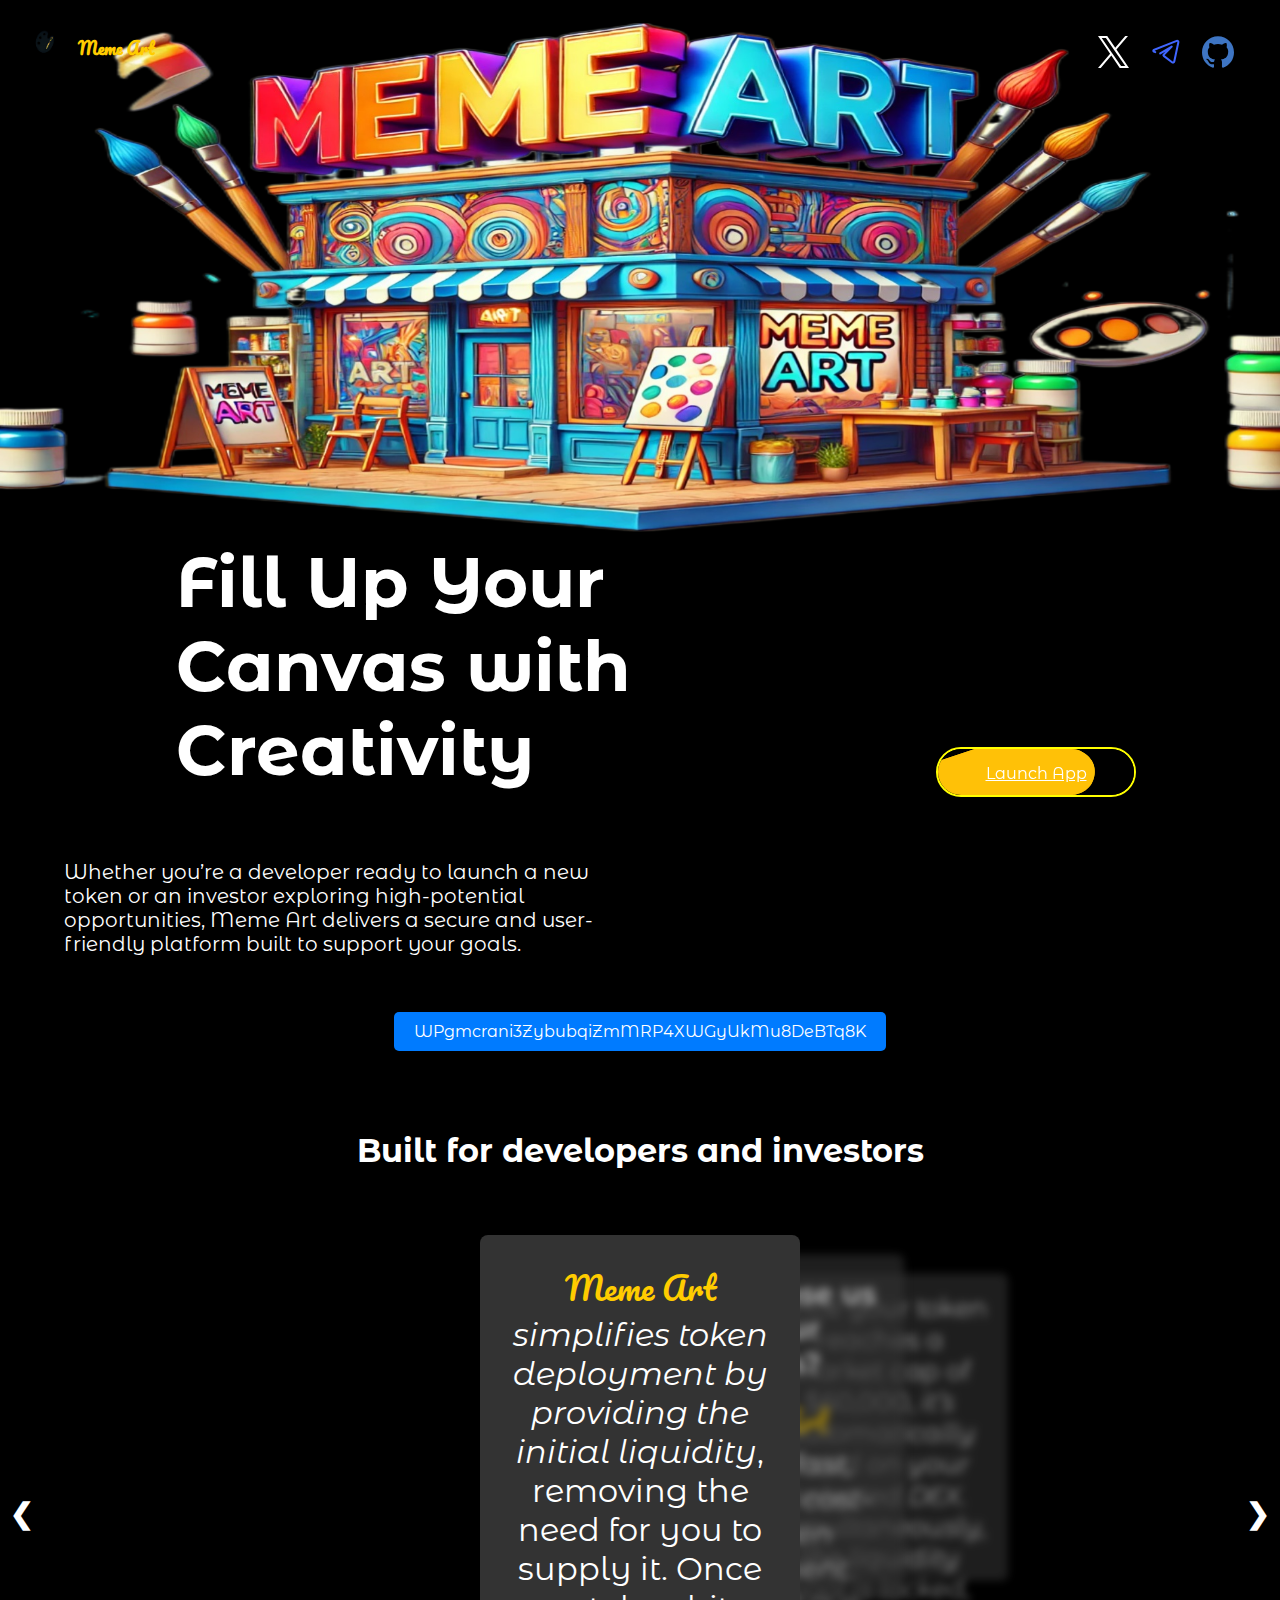
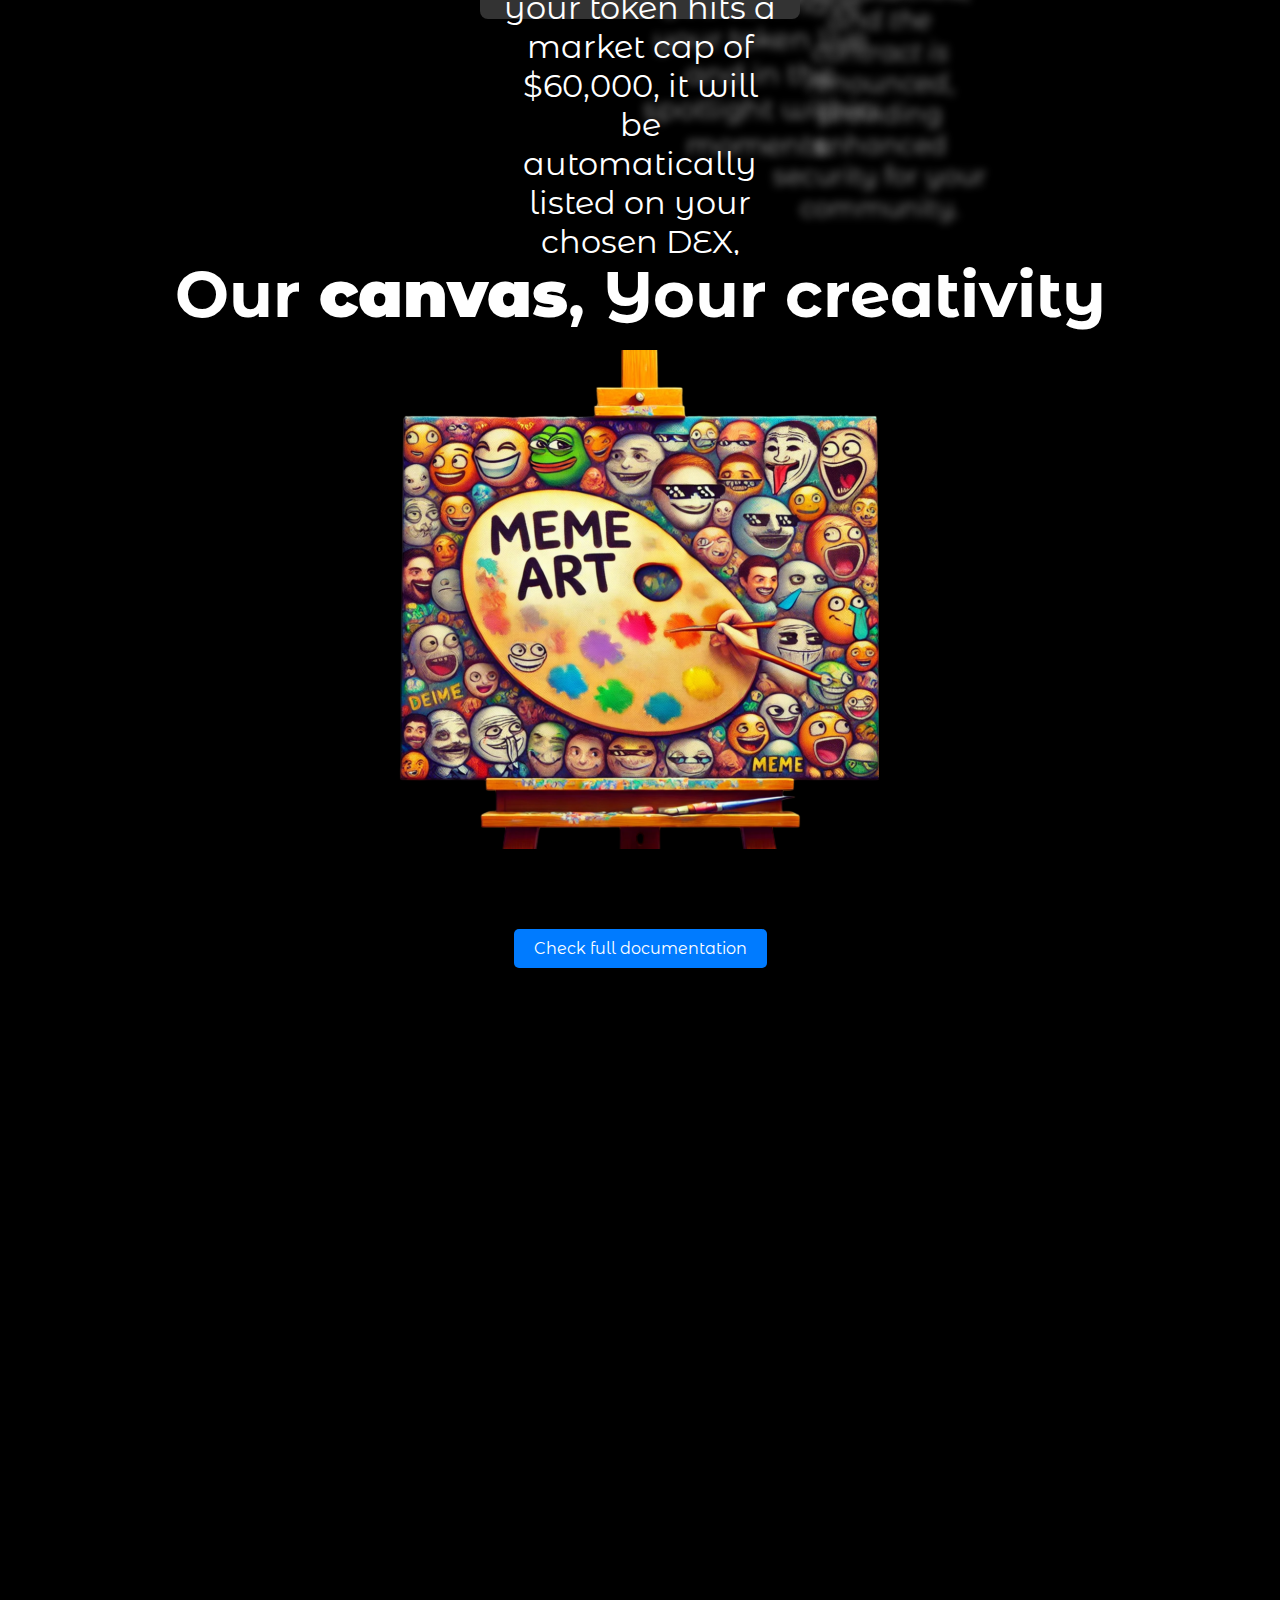
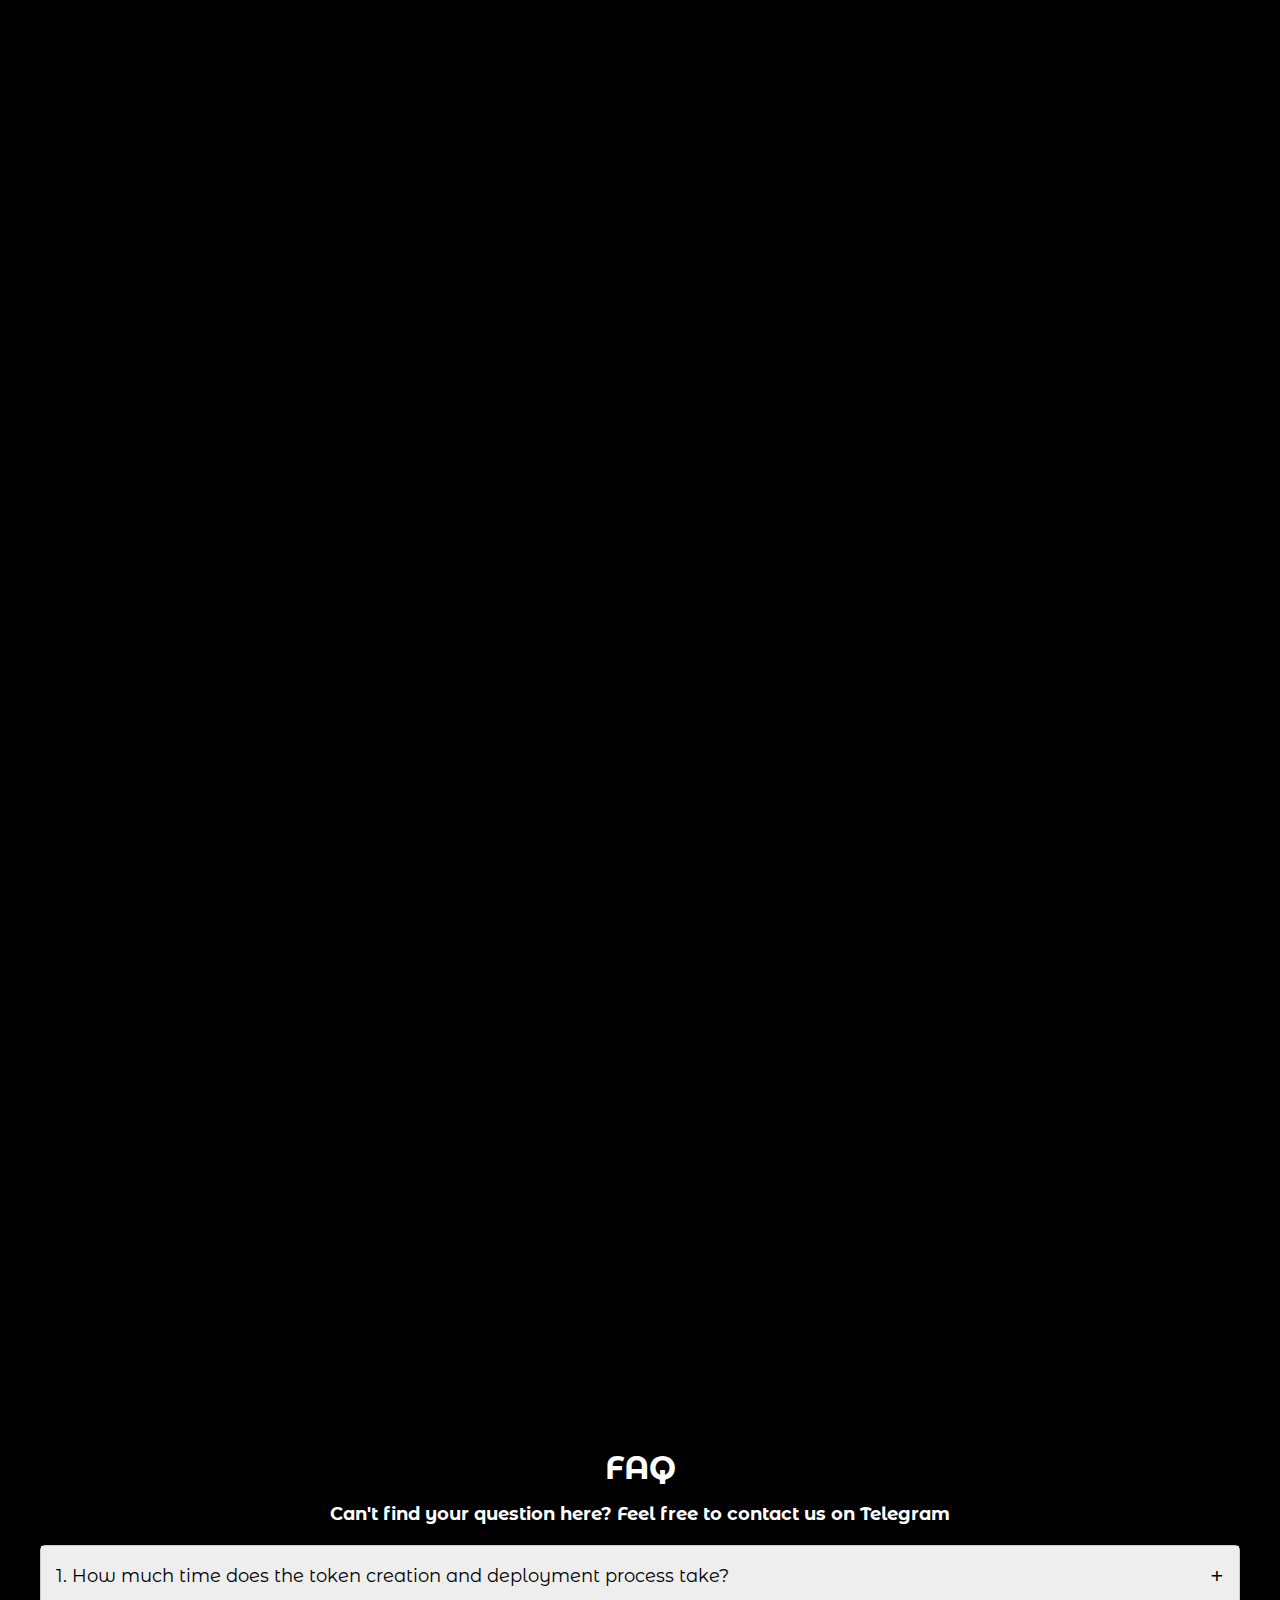
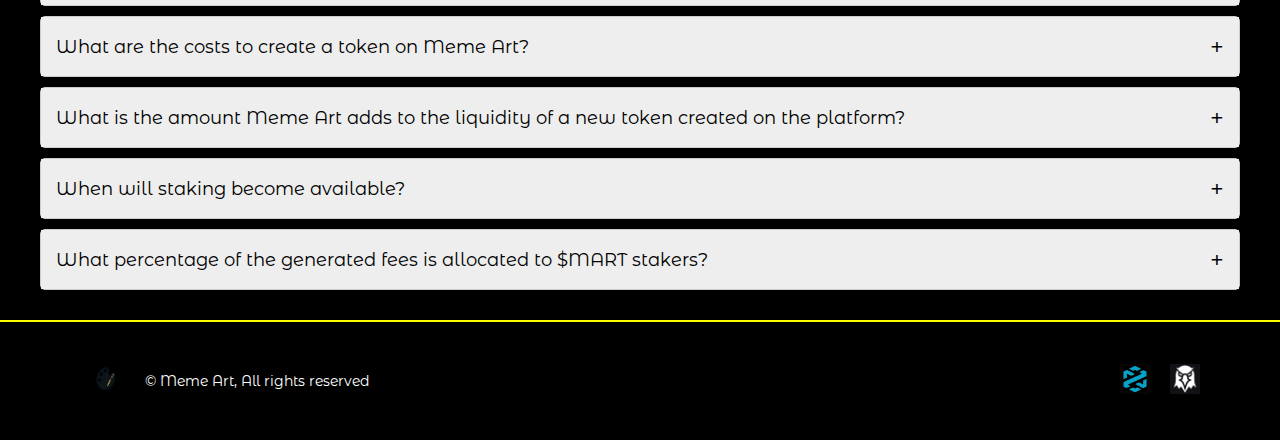
==== index.html @ 47ac900b "m-v.5.0" ====
<!DOCTYPE html>
<html lang="en">
<head>
  <meta charset="UTF-8">
  <meta name="viewport" content="width=device-width, initial-scale=1">
  <meta name="description" content="Meme Art is a platform that simplifies token deployment for developers and provides early access to new tokens for investors.">
  <title>Meme Art</title>
  <link rel="preconnect" href="https://fonts.googleapis.com">
<link rel="preconnect" href="https://fonts.gstatic.com" crossorigin>
<link href="https://fonts.googleapis.com/css2?family=Pacifico&display=swap" rel="stylesheet">
<link rel="preconnect" href="https://fonts.googleapis.com">
<link rel="preconnect" href="https://fonts.gstatic.com" crossorigin>
<link href="https://fonts.googleapis.com/css2?family=Montserrat+Alternates:wght@100;400&family=Montserrat:ital,wght@0,100..900;1,100..900&display=swap" rel="stylesheet">
  <link rel="stylesheet" href="styles.css">
</head>
<body>
    <header class="header">
        <div class="overlay"></div>
        <div class="container">
          <div class="logo-brand">
            <img src="assets/1.png" alt="Brand Logo" class="logo">
            <h1 class="brand-name">Meme Art</h1>
          </div>
          
            <div class="social-buttons">
                <a href="https://x.com/memeartpad" class="icon twitter" target="_blank" data-text="Twitter">
                  <img src="assets/logo.svg" alt="Twitter Icon">
                </a>
                <a href="https://t.me/memeartpad" class="icon telegram" target="_blank" data-text="Telegram">
                  <img src="assets/telegram_icon.svg" alt="Telegram Icon">
                </a>
            <a href="https://meme-art.gitbook.io/meme-art" class="icon docs" target="_blank" data-text="Telegram"
                ><img src="assets/github_logo_social_icon.svg" alt="Docs Icon">
                </a>
          </div>
        
    </header>

    <main>
        <section>
            <div class="container-h1-p">
                <div class="text-container">
                    <h1 class="title">Fill Up Your Canvas with Creativity</h1>
                    <p class="lead">Whether you’re a developer ready to launch a new token or an investor exploring high-potential opportunities, Meme Art delivers a secure and user-friendly platform built to support your goals.</p>
                </div>
                <div class="button-container">
                    <a href="#" class="btn-launch btn-liquid">
                        <span class="btn-liquid-inner">Launch App</span>
                        <canvas></canvas>
                    </a>
                </div>
            </div>
        </section>

        <div class="contract-button-container">
            <a href="#" class="btn-contract">WPgmcrani3ZybubqiZmMRP4XWGyUkMu8DeBTq8K</a>
        </div>


<h1 class="carousel-title">Built for developers and investors</h1>
<h2 class="carousel-2nd-title">Developers:</h2>
        <section id="carousel-section">
            <div class="carousel-container">
                <button class="carousel-button left" onclick="moveCarousel(-1)">&#10094;</button>
                <div class="carousel">
                    <div class="card">
                       <!-- <h3>Card Title 1</h3> -->
                        <p class="carousel-cards-text" id="p1"><span class="meme-art">Meme Art</span> <em>simplifies token deployment by providing the initial liquidity</em>, removing the need for you to supply it. Once your token hits a market cap of $60,000, it will be automatically listed on your chosen DEX, making the process seamless and achievable in just a few clicks.</p>
                    </div>
                    <div class="card">
                        <h3 class="carousel-cards-title" id="t1">Why choose us for your launch?</h3>
                        <p class="carousel-cards-text" id="p2"><span class="meme-art">Meme Art</span> <em>enables fast, easy, and cost-free token deployment</em>. You can have your token live and in the spotlight within moments.</p>
                    </div>
                    <div class="card">
                      <!--  <h3>Card Title 3</h3> -->
                        <p class="carousel-cards-text" id="p3">Once your token reaches a market cap of $60,000, <em>it’s automatically listed on your selected DEX. Simultaneously, the liquidity pool is locked, and the contract is renounced</em>, providing enhanced security for your community.</p>
                    </div>
                    <div class="card">
                        <h3 class="carousel-cards-title" id="t2">Selective developer?</h3>
                        <p class="carousel-cards-text" id="p4">Our dynamic deploy options have you covered! <em>Simply choose the option that suits your needs, and with just one click, you're ready to deploy</em>.</p>
                    </div>
                </div>
                <button class="carousel-button right" onclick="moveCarousel(1)">&#10095;</button>
            </div>
        </section>

        <div class="canvas-container">
            <h1 class="canvas-catchphrase">Our <strong>canvas</strong>, Your creativity</h1>
            <div class="canvas">
                <img src="assets/4-fotor-bg-remover-2024093013384.png" alt="Canvas">
            </div>
            <div class="button-docs-container">
                <a href="https://meme-art.gitbook.io/meme-art" class="btn-docs">Check full documentation</a>
            </div>
        </div>

        
        <section id="info-section">
            <div class="big-card">
                <h2>Investors</h2>
                <div class="content">
                <p>
                    With Meme Art, you can access new tokens before they’re listed on major DEXs, giving you a head start on promising projects and the opportunity to maximize your returns. Our platform handles both the liquidity pool and the token contract, offering a significantly safer investment environment compared to the standard, more unpredictable market.
                </p>
                <image class="investors-canvas-guy" src="assets/3-fotor-bg-remover-20240930133737.png" alt="Investors">
                </div>
            </div>
            <div class="small-cards">
                <div class="small-card">
                    <h3>Why Investors Trust Us</h3>
                    <p>
                        Be one step ahead of the crowd with exclusive early access to new tokens and boost your potential to high gains. Our user-friendly interface lets you easily browse, evaluate, and invest in tokens, while portfolio tracking helps you stay on top of your investments. Plus, with enhanced safety features, we provide a secure and seamless experience for every investor.
                    </p>
                </div>
                <div class="small-card">
                    <h3>$MART Benefits:</h3>
                    <p>
                        Meme Art goes beyond token deployment and investment by launching its own native token, $MART. As a $MART staker, you’ll enjoy direct benefits from the platform’s revenue, earning passive income from various streams, gaining voting rights, and much more.
                    </p>
                </div>
            </div>
        </section>
        
        <section id="faq-section">
            <div class="faq-container">
                <div class="faq-heading">
                    <h2>FAQ</h2>
                    <h3>Can't find your question here? Feel free to contact us on Telegram</h3> 
                </div>
                <div class="faq-accordion">
                    <div class="faq-item">
                        <div class="faq-question" id="q1">
                            1. How much time does the token creation and deployment process take? <span class="toggle-icon">+</span>
                        </div>
                        <div class="faq-answer" id="a1">
                            <p>You can create and deploy a token seamlessly in less than one minute, just fill the gaps and click on deploy.</p>
                        </div>
                    </div>
                    <div class="faq-item">
                        <div class="faq-question" id="q2">
                            What are the costs to create a token on Meme Art? <span class="toggle-icon">+</span>
                        </div>
                        <div class="faq-answer" id="a2">
                            <p>Creating and deploying a token on our platform is free, you will only have to pay the gas for the transactions.</p>
                        </div>
                    </div>
                    <div class="faq-item">
                        <div class="faq-question" id="q3">
                            What is the amount Meme Art adds to the liquidity of a new token created on the platform? <span class="toggle-icon">+</span>
                        </div>
                        <div class="faq-answer" id="a3">
                            <p>Our platform provides 1 ETH in liquidity for every new token deployed.</p>
                        </div>
                    </div>
                    <div class="faq-item">
                        <div class="faq-question" id="q4">
                            When will staking become available? <span class="toggle-icon">+</span>
                        </div>
                        <div class="faq-answer" id="a4">
                            <p>$MART holders will be able to stake their tokens 42 hours after launch.</p>
                        </div>
                    </div>
                    <div class="faq-item">
                        <div class="faq-question" id="q4">
                            What percentage of the generated fees is allocated to $MART stakers? <span class="toggle-icon">+</span>
                        </div>
                        <div class="faq-answer" id="a4">
                            <p>50% of the generated fees will be distributed to $MART stakers, while the remaining 50% will be allocated to project development.</p>
                        </div>
                    </div>
                </div>
            </div>
        </section>

        <!--Footer section-->

        <footer class="footer">
            <div class="footer-content">
              <div class="left-side">
                <img src="assets/1.png" alt="Logo" class="footer-logo">
                <span class="copyright-text">© Meme Art, All rights reserved</span>
              </div>
              <div class="right-side">
                <a href="https://dextools.io" class="dex-link">
                  <img src="assets/dextools-black.jpg" alt="Dextools">
                </a>
                <a href="https://dexscreener.com/" class="dex-link">
                  <img src="assets/dex-screener-logo-png_seeklogo-527276.png" alt="Dexscreener">
                </a>
              </div>
            </div>
          </footer>
          
        
        
          
    </main>
    <script src="https://code.jquery.com/jquery-3.6.0.min.js"></script>
    <script src="js.js"></script>
    
</body>
</html>
---- styles.css ----
/* Global Styles */
* {
    margin: 0;
    padding: 0;
    box-sizing: border-box;
  }
  
  .montserrat-alternates-thin {
    font-family: "Montserrat Alternates", sans-serif;
    font-weight: 100;
    font-style: normal;
  }
  
  .montserrat-alternates-regular {
    font-family: "Montserrat Alternates", sans-serif;
    font-weight: 400;
    font-style: normal;
  }
  
  body {
    font-family: "Montserrat Alternates", sans-serif;
    font-weight: 400; 
    font-style: normal;
    background-color: black;
  }
  
  /* Header Section */
  .header {
    position: relative;
    background-image: url('assets/dsadsa-fotor-bg-remover-20240930133713.png');
    background-size: cover;
    height: 75vh;
    color: white;
    display: flex;
    justify-content: space-between;
    padding: 1.25rem;
    align-items: flex-start; /* Aligns items to the top */
    width: 100%;
    z-index: 10; /* Ensure it stays above other elements */
  }
  
 
  
  .container {
    position: relative;
    z-index: 2;
    display: flex;
    justify-content: space-between;
    align-items: center;
    width: 100%;
  }
  
  .logo-brand {
    display: flex;
    align-items: center;
  }
  
  .logo {
    width: 6.25rem; /* 100px -> 6.25rem */
    height: auto;
    margin-right: 0.625rem; /* 10px -> 0.625rem */
  }
  
  .brand-name {
    font-size: 2rem;
    color: #ffcc00;
    font-family: Pacifico, cursive;
  }

  .pacifico-regular {
    font-family: "Pacifico", cursive;
    font-weight: 400;
    font-style: normal;
  }
  
  .social-buttons {
    display: flex;
    justify-content: flex-end;
    align-items: center;
    margin-right: 1.25rem; /* 20px -> 1.25rem */
  }

  .social-buttons .icon {
    margin-left: 1.25rem; /* 20px -> 1.25rem */
    color: white;
    text-transform: uppercase;
    font-size: 1.2em;
    position: relative;
    display: flex;
    flex-direction: row;
    justify-content: flex-start;
    width: 2rem;
    height: 2rem;
    margin: 0 10px;
    vertical-align: middle;
  }

  
  
  .social-buttons .twitter {
    color: #000;

  }
  
  .social-buttons .telegram {
    color: #000;
  }
  
  .social-buttons .docs {
    color: #FF6347;
  }

  
  
    /* Main Section */

    .container-h1-p {
        position: relative;
        display: flex; /* Use flexbox for layout */
        justify-content: space-between; /* Space between items */
        align-items: center; /* Align items vertically in the center */
        
        padding: 0 4rem; /* Padding on the sides */
    }
    
    .text-container {
        display: flex; /* Use flexbox for layout */
        flex-direction: column; /* Arrange children in a column */
        justify-content: flex-start; /* Align items to the top */
        align-items: flex-start; /* Align items to the left */
        width: 50%; /* 30% width for text */
        color: white;
       
    }

    .title {
        font-size: 4.313rem;
        margin-left: 7rem; /* Space between title and text */
        margin-bottom: 3rem;
        position: relative; /* Position relative for pseudo-element */
        top: 0; /* Reset top position */
    }

    

    .lead {
        margin-top: 1.25rem; /* Space above the lead text */
        font-size: 1.25rem;
        margin-bottom: 3rem;
        
    }
    
    /* Button styles */ 

    .button-container {
        display: flex; /* Ensure flex properties on button container */
        margin-right: 5rem; /* Space between button and text */
        width: 200px; /* Adjust width as needed */
       
        
        
    }
    
    /* Liquid Button */
    .btn-liquid {
        position: relative;
        display: inline-block;
        width: 200px;
        height: 60px;
        padding: 10px 20px;
        font-size: 16px;
        background-color: black; /* Default background is black */
        color: white; /* Default text color is white */
        border: none;
        border-radius: 30px;
        overflow: hidden;
        cursor: pointer;
        text-align: center; /* Center text horizontally */
        line-height: 60px; /* Center text vertically */
        transition: background 0.3s ease;
    }
    
    .btn-liquid-inner {
        position: relative;
        z-index: 2;
        color: white;
    }
    
    .btn-launch canvas {
        position: absolute;
        top: -50px;
        right: -50px;
        bottom: -50px;
        left: -50px;
        z-index: 1;
    }
    
    /* Countdown button state */
    .countdown-text {
        text-align: center;
        margin-top: 10px;
        font-size: 32px; /* Bigger and more visible countdown */
        font-family: '', sans-serif; /* Option for a special font */
        color: white;
    }
    
    .btn-launch {
        position: relative;
        display: block;
        padding: 10px 20px;
        width: auto; /* Avoid stretching */
        height: 50px;
        line-height: 50px; /* Center text vertically */
        padding: 0 20px; /* Add padding for better appearance */
        text-align: center;
        cursor: pointer;
        background: black; /* Set button background to black */
        color: white; /* Text color */
        border: 2px solid yellow; /* Fine yellow border */
        border-radius: 25px; /* Rounded corners */
        overflow: hidden;
        z-index: 1; /* Ensure the text remains visible above the effect */
        transition: background-color 0.3s ease; /* Smooth transition */
        width: 200px; /* Set button width */
    }
        
    .btn-launch:hover {
        background: transparent; /* Liquid effect background when hovered */
        transition: border-color 0.3s ease;
    }
        
    .btn-launch:active {
        transform: translateY(-50%) scale(0.95); /* Adds slight scale-down effect on click */   
    }
    .contract-button-container {
    margin-top: 0.5rem; /* Adjust as needed */
    text-align: center;
    justify-content: center;
    width: 100%;
    margin-right: 0;
    margin-bottom: 2rem;
}

.btn-contract {
    display: inline-block;
    padding: 10px 20px;
    background-color: #007bff;
    color: white;
    text-decoration: none;
    border-radius: 5px;
}

.tooltip {
    position: absolute;
    background-color: #333;
    color: #fff;
    padding: 5px 10px;
    border-radius: 5px;
    z-index: 1000;
    font-size: 0.875rem; /* Smaller font size */
    transition: opacity 0.3s ease;
    opacity: 0.9; /* Slight transparency */
}



    /* Carousel Section */
    
  
#carousel-section {
    position: relative;
    overflow: hidden;
    height: 50vw;
    padding: 20px 0;
  }
  
  .carousel-container {
    display: flex;
    align-items: center;
    justify-content: center;
    position: relative;
  }
  
  .carousel {
    position: relative;
    width: 100%;
    height: 50vw; /* Adjusted height */
    overflow: hidden; /* Hide overflow for the carousel */
}

.carousel-cards-title {
    font-size: 2rem;
    color: white;
    
    text-align: center;
    margin-bottom: 1rem;
}


.carousel-title {
    font-size: 2rem;
    color: white;
    margin-top: 5rem;
    text-align: center;
    margin-bottom: 1rem;

}

.carousel-text {
    font-size: 1.2rem; /* Adjust based on desired size */
    position: absolute;
    z-index: 10;
    /* Add other styling to make sure it looks correct */
  }
  
.card {
    position: absolute;
    width: 25%; /* Use the same width as before */
    height: 30vw; /* Same height as before */
    background-color: #333; /* Same background color */
    color: white;
    border-radius: 8px;
    padding: 1.5rem;
    transition: transform 0.5s, opacity 0.5s; /* Smooth transition */
    left: calc(50% - 12.5%); /* Centering */
    top: 0; /* Aligning cards to the top */
    display: flex; /* Enable flexbox */

    flex-direction: column; /* Arrange children in a column */
    box-sizing: border-box; /* Include padding and border in the element's total width and height */
}

.carousel-cards-text {
    text-align: center; /* Center align text */
    font-size: 2rem; /* Font size for text */
    margin-top: auto; /* Push the text to the bottom */
    margin-bottom: auto; /* Push the text to the top */
    box-sizing: border-box; /* Include padding and border in the element's total width and height */
}

.meme-art {
    font-family: Pacifico, cursive; /* Use Pacifico font */
    color: #ffcc00;
    font-family: Pacifico, cursive; /* Use Pacifico font */
}

/* Button styling */
.carousel-button {
    position: absolute;
    top: 40%; /* Adjust button position */
    color: white;
    background-color: transparent;
    border: none;
    font-size: xxx-large;
    font-family: monospace;
    font-weight: bold;
    z-index: 2; /* Ensure buttons are above cards */
}

.carousel-button.left {
    left: 10px; /* Positioning for left button */
}

.carousel-button.right {
    right: 10px; /* Positioning for right button */
}

  
  /* New Additions for Partial Visibility */
  .card:nth-child(n+2) {
    transform: scale(0.85); /* Slightly shrink side cards */
    opacity: 0.5;
  }
  
  .card.active {
    transform: scale(1); /* Larger active card */
    opacity: 1;
  }
  
  /* New Addition for Responsiveness */
  @media (max-width: 768px) {
    .card {
      width: 80%; /* Increase card width on smaller screens */
      height: auto;
    }
  
    .left, .right {
      display: none; /* Hide navigation on small screens */
    }
  }
  
  .canvas {
    margin-bottom: 5rem;
  }


  .canvas-container {
    text-align: center;
    color: white;
    display: flex;  /* Use flexbox for layout */
    flex-direction: column; /* Arrange children in a column */
    align-items: center; /* Align items to the center */
    
}

  .canvas-catchphrase {
    font-size: 4rem;
    margin-bottom: 1rem;
}

   .canvas img {
    display: block;
    margin: 0 auto;
    
}

.contract-docs-container {
    margin-top: 0.5rem; /* Adjust as needed */
    text-align: center;
    justify-content: center;
    width: 100%;
    margin-right: 0;
    margin-bottom: 2rem;
}

.btn-docs {
    display: inline-block;
    padding: 10px 20px;
    background-color: #007bff;
    color: white;
    text-decoration: none;
    border-radius: 5px;
}
    

    /* Cards Section */

/* Animation keyframes */
@keyframes slideInFromTop {
    0% {
        transform: translateY(-100%);
        opacity: 0;
    }
    100% {
        transform: translateY(0);
        opacity: 1;
    }
}

@keyframes slideInFromLeft {
    0% {
        transform: translateX(-100%);
        opacity: 0;
    }
    100% {
        transform: translateX(0);
        opacity: 1;
    }
}

@keyframes slideInFromRight {
    0% {
        transform: translateX(100%);
        opacity: 0;
    }
    100% {
        transform: translateX(0);
        opacity: 1;
    }
}

/* Add hidden class */
.hidden {
    opacity: 0;
    transform: translateY(100px)  /* Makes the element not visible */;
    visibility: hidden; /* Makes the element not visible */
}

/* Animation classes */
.animate-top {
    opacity: 1;
    animation: slideInFromTop 0.8s forwards; /* Slide from top */
}

.animate-left {
    opacity: 1;
    animation: slideInFromLeft 0.8s forwards; /* Slide from left */
}

.animate-right {
    opacity: 1;
    animation: slideInFromRight 0.8s forwards; /* Slide from right */
}


    #info-section {
        display: flex;
        flex-direction: column;
        align-items: center; /* Center align the cards */
        margin: 1.25rem; /* Margin around the section */
    }
    
.investors-h1 {
    color: white;
}
    .big-card {
        display: flex;
        flex-direction: column;
        align-items: center;
        background-color: black;
        color: white;
        width: 70%; /* Set width to 70% */
        padding: 1.25rem;
        border-radius: 0.5rem;
        box-shadow: 0 0.25rem 0.5rem rgba(0, 0, 0, 0.2);
        margin-bottom: 1.25rem; /* Space below the big card */
        font-size: 2rem;
        box-sizing: border-box; /* Include padding and border in the element's total width and height */
        border: 1px solid #333; /* Add border for better visibility */
    }

    .big-card h2 {
        text-align: center; /* Center align text */
        width: 100%; /* Full width */
        margin-bottom: 1rem; /* Space below the title */
    }

    .content {
        display: flex;
        align-items: flex-start; /* Align items to the top */
        width: 100%; /* Full width */
        flex: 1; /* Allow content to grow */
        justify-content: center; /* Center content horizontally */
        text-align: center; /* Center align text */
        
     

    }

    .content p {
        display: flex;
        align-items: center; /* Align items to the top */
        justify-content: center; /* Center content horizontally */
        flex: 1; /* Allow text to grow */
    margin-right: 1.25rem; /* Space between text and image */
        

       
    }

    .investors-canvas-guy {
        
        flex: 0 0 auto; /* Prevent shrinking of image */
        margin-left: 1.25rem; /* Space between image and text */
    }
    
    .small-cards {
        display: flex;
        justify-content: space-between; /* Space between small cards */
        width: 70%; /* Combined width of small cards */
    }
    
    .small-card {
        background-color: black;
        color: white;
        width: 48%; /* Each small card width */
        padding: 15px;
        border-radius: 8px;
        box-shadow: 0 4px 8px rgba(0, 0, 0, 0.2);
        font-size: 2rem ;
        border: 1px solid #333; /* Add border for better visibility */
        display: flex; /* Enable flexbox */
        flex-direction: column; /* Arrange children in a column */
        justify-content: center;
        align-items: center; /* Center content horizontally */
        text-align: center; /* Center align text */
    }

    .small-card h3 {
        width: 100%; /* Full width */
        margin-bottom: 2rem; /* Space below the title */
    }

    
    /* FAQ Section */

    #faq-section {
        padding: 20px;
        background-color: black;
        margin-top: 7rem;
    }
    
    .faq-container {
        max-width: 1200px;
        margin: 0 auto;
    }
    
    .faq-heading h2 {
        font-size: 32px;
        color: white;
        text-align: center;
        margin-bottom: 1rem;
    }
    
    .faq-heading h3 {
        font-size: 18px;
        color: white;
        text-align: center;
        margin-bottom: 20px;
    }
    
    .faq-accordion {
        margin-top: 20px;
    }
    
    .faq-item {
        margin-bottom: 10px;
        border: 1px solid #ccc;
        border-radius: 5px;
    }
    
    .faq-question {
        background-color: #eee;
        padding: 15px;
        cursor: pointer;
        font-size: 18px;
        display: flex;
        justify-content: space-between;
        align-items: center;
    }
    
    .faq-answer {
        padding: 15px;
        display: none;
        font-size: 16px;
        background-color: #fff;
    }
    
    .faq-question.active + .faq-answer {
        display: block;
    }
    
    .toggle-icon {
        font-size: 24px;
        transition: transform 0.3s ease;
    }
    
    .faq-question.active .toggle-icon {
        transform: rotate(45deg);
    }
    
    @media (max-width: 768px) {
        .faq-question {
            font-size: 16px;
        }
    
        .faq-answer {
            font-size: 14px;
        }
    }

    

    /* Footer styles */
.footer {
    border-top: 2px solid yellow; /* Yellow border on the top */
    background-color: black; /* Background color */
    padding: 20px; /* Spacing around content */
    height: 120px; /* Adjust footer height */
    display: flex;
    align-items: center; /* Vertically center content */
  }
  
  .footer-content {
    display: flex;
    justify-content: space-between; /* Space between left and right sections */
    width: 100%;
    max-width: 1200px; /* Adjust as needed */
    margin: 0 auto; /* Center content horizontally */
    align-items: center; /* Vertically center items */
  }
  
  .left-side {
    display: flex;
    align-items: center;
    margin-left: 40px; /* Push the logo and text towards the center (adjustable) */
  }
  
  .footer-logo {
    height: 50px; /* Adjust logo size */
    margin-right: 15px; /* Space between logo and text */
  }
  
  .copyright-text {
    font-size: 14px;
    color: #fff;
  }
  
  .right-side {
    display: flex;
    gap: 20px; /* Space between icons */
    margin-right: 40px; /* Space to the right of icons (adjustable) */
  }
  
  .dex-link img {
    height: 30px; /* Adjust icon size */
    transition: transform 0.3s ease;
  }
  
  .dex-link img:hover {
    transform: scale(1.1); /* Scale up on hover for visual effect */
  }


    /* Responsive styles */



/* Responsive Media Queries */

/* Desktop: 1920×1080 */
@media (min-width: 1600px) and (max-width: 1920px) {
    .header {
      height: 80vh;
      background-size: cover;
      background-position: center; /* Center the background image */
      background-repeat: no-repeat; /* Prevents background image duplication */
    }
    .brand-name {
      font-size: 2.5rem;
    }
    .logo {
      width: 7rem;
    }
}

/* Desktop: 1366×768 */
@media (min-width: 1280px) and (max-width: 1440px) {
    .header {
        display: flex;
        height: 55vh;
        width: 110vh;
        flex-direction: column; /* Stack elements vertically */
        justify-content: flex-start; /* Align items at the top */
        background-size: cover; /* Ensure image covers header */
        background-position: center; /* Center the background image */
        background-repeat: no-repeat; /* Prevents background image duplication */
      }
      .brand-name {
        font-size: 1.5rem;
        text-align: center;
      }
      .logo {
        width: 3rem;
        margin-bottom: 0.5rem;
      }
      .social-buttons {
        justify-content: center; /* Center social buttons */
        margin-top: 0.5rem; /* Adjust as needed */
        margin-right: 1rem; /* Keep margin for positioning */
        width: auto; /* Allow for proper width adjustment */
      }
}

/* Desktop: 1280×1024 */
@media (max-width: 1280px) {
    .header {
        display: flex;
        height: 60vh;
        width: 100vw;
        flex-direction: column; /* Stack elements vertically */
        justify-content: flex-start; /* Align items at the top */
        background-size: cover; /* Ensure image covers header */
        background-position: center; /* Center the background image */
        background-repeat: no-repeat; /* Prevents background image duplication */
      }
      .brand-name {
        font-size: 1rem;
        text-align: center;
      }
      .logo {
        width: 3rem;
        margin-bottom: 0.5rem;
      }
      .social-buttons {
        justify-content: center; /* Center social buttons */
        margin-top: 0.5rem; /* Adjust as needed */
        margin-right: 1rem; /* Keep margin for positioning */
        width: auto; /* Allow for proper width adjustment */
      }
}

/* Desktop: 1024×768 */

@media (max-width: 1024px) and (max-height: 600px) {
    .header {
        display: flex;
        height: 35vh;
        width: 100vw;
        flex-direction: column; /* Stack elements vertically */
        justify-content: flex-start; /* Align items at the top */
        background-size: cover; /* Ensure image covers header */
        background-position: center; /* Center the background image */
        background-repeat: no-repeat; /* Prevents background image duplication */
      }
      .brand-name {
        font-size: 2.5rem;
        text-align: center;
      }
      .logo {
        width: 5rem;
        margin-bottom: 0.5rem;
      }
      .social-buttons {
        justify-content: center; /* Center social buttons */
        margin-top: 0.5rem; /* Adjust as needed */
        margin-right: 23rem; /* Keep margin for positioning */
        width: auto; /* Allow for proper width adjustment */
      }
}

@media (max-width: 1024px) {
    .header {
        display: flex;
        height: 35vh;
        width: 100vw;
        flex-direction: column; /* Stack elements vertically */
        justify-content: flex-start; /* Align items at the top */
        background-size: cover; /* Ensure image covers header */
        background-position: center; /* Center the background image */
        background-repeat: no-repeat; /* Prevents background image duplication */
      }
      .brand-name {
        font-size: 2.5rem;
        text-align: center;
      }
      .logo {
        width: 5rem;
        margin-bottom: 0.5rem;
      }
      .social-buttons {
        justify-content: center; /* Center social buttons */
        margin-top: 0.5rem; /* Adjust as needed */
        margin-right: 0.5rem; /* Keep margin for positioning */
        width: auto; /* Allow for proper width adjustment */
      }
}

/* Tablet: 768×1024, 601×962 */

 /* Galaxy Z Fold 5 - Folded */
@media (max-width: 690px) {
    .header {
        display: flex;
        height: 35vh;
        width: 100vh;
        flex-direction: column; /* Stack elements vertically */
        justify-content: flex-start; /* Align items at the top */
        background-size: cover; /* Ensure image covers header */
        background-position: center; /* Center the background image */
        background-repeat: no-repeat; /* Prevents background image duplication */
      }
      .brand-name {
        font-size: 1.5rem;
        text-align: center;
      }
      .logo {
        width: 4rem;
        margin-bottom: 0.5rem;
      }
      .social-buttons {
        justify-content: center; /* Center social buttons */
        margin-top: 0.5rem; /* Adjust as needed */
        margin-right: 1rem; /* Keep margin for positioning */
        width: auto; /* Allow for proper width adjustment */
        margin-left: 5rem;
      }
}

@media (max-width: 768px) {
    .header {
        display: flex;
        height: 40vh;
        flex-direction: column; /* Stack elements vertically */
        justify-content: flex-start; /* Align items at the top */
        background-size: cover; /* Ensure image covers header */
        background-position: center; /* Center the background image */
        background-repeat: no-repeat; /* Prevents background image duplication */
      }
      .brand-name {
        font-size: 1rem;
        text-align: center;
      }
      .logo {
        width: 3rem;
        margin-bottom: 0.5rem;
      }
      .social-buttons {
        justify-content: center; /* Center social buttons */
        margin-top: 0.5rem; /* Adjust as needed */
        margin-right: 1rem; /* Keep margin for positioning */
        width: auto; /* Allow for proper width adjustment */
      }
  }


  @media (max-width: 853px) {
    .header {
        display: flex;
        height: 35vh;
        flex-direction: column; /* Stack elements vertically */
        justify-content: flex-start; /* Align items at the top */
        background-size: cover; /* Ensure image covers header */
        background-position: center; /* Center the background image */
        background-repeat: no-repeat; /* Prevents background image duplication */
      }
      .brand-name {
        font-size: 1rem;
        text-align: center;
      }
      .logo {
        width: 3rem;
        margin-bottom: 0.5rem;
      }
      .social-buttons {
        justify-content: center; /* Center social buttons */
        margin-top: 0.5rem; /* Adjust as needed */
        margin-right: 28rem; /* Keep margin for positioning */
        width: auto; /* Allow for proper width adjustment */
      }
  }

  @media (max-width: 820px) {
    .header {
        display: flex;
        height: 40vh;
        flex-direction: column; /* Stack elements vertically */
        justify-content: flex-start; /* Align items at the top */
        background-size: cover; /* Ensure image covers header */
        background-position: center; /* Center the background image */
        background-repeat: no-repeat; /* Prevents background image duplication */
      }
      .brand-name {
        font-size: 1.5rem;
        text-align: center;
      }
      .logo {
        width: 4rem;
        margin-bottom: 0.5rem;
      }
      .social-buttons {
        justify-content: center; /* Center social buttons */
        margin-top: 0.5rem; /* Adjust as needed */
        margin-right: 0.1rem; /* Keep margin for positioning */
        width: auto; /* Allow for proper width adjustment */
      }
  }



  @media (max-width: 540px) {
    .header {
        display: flex;
        
        width: 100vh;
        flex-direction: column; /* Stack elements vertically */
        justify-content: flex-start; /* Align items at the top */
        background-size: cover; /* Ensure image covers header */
        background-position: center; /* Center the background image */
        background-repeat: no-repeat; /* Prevents background image duplication */
      }
      .brand-name {
        font-size: 1.5rem;
        text-align: center;
      }
      .logo {
        width: 4rem;
        margin-bottom: 0.5rem;
      }
      .social-buttons {
        justify-content: center; /* Center social buttons */
        margin-top: 0.5rem; /* Adjust as needed */
        
        width: auto; /* Allow for proper width adjustment */
      }
}

  @media (max-width: 430px) {
    .header {
      height: 40vh;
      flex-direction: column; /* Stack elements vertically */
      justify-content: flex-start; /* Align items at the top */
      background-size: cover; /* Ensure image covers header */
      background-position: center; /* Center the background image */
      background-repeat: no-repeat; /* Prevents background image duplication */
      width: 100vh;
    }
    .brand-name {
      font-size: 2rem;
      text-align: center;
    }
    .logo {
      width: 4rem;
      margin-bottom: 0.5rem;
    }
    .social-buttons {
      justify-content: center; /* Center social buttons */
      margin-top: 0.5rem; /* Adjust as needed */
      margin-left: 3rem; /* Keep margin for positioning */
      margin-right: 2rem; /* Keep margin for positioning */
      width: auto; /* Allow for proper width adjustment */
    }
}

@media (max-width: 425px) {
    .header {
      height: 40vh;
      
      flex-direction: column; /* Stack elements vertically */
      justify-content: flex-start; /* Align items at the top */
      background-size: cover; /* Ensure image covers header */
      background-position: center; /* Center the background image */
      background-repeat: no-repeat; /* Prevents background image duplication */
      width: 100vh;
    }
    .brand-name {
      font-size: 1rem;
      text-align: center;
    }
    .logo {
      width: 3rem;
      margin-bottom: 0.5rem;
    }
    .social-buttons {
      justify-content: center; /* Center social buttons */
      margin-top: 0.5rem; /* Adjust as needed */
      margin-left: 3rem; /* Keep margin for positioning */
      margin-right: 9rem; /* Keep margin for positioning */
      width: auto; /* Allow for proper width adjustment */
    }
}

@media (max-width: 414px) {
    .header {
      height: 40vh;
      flex-direction: column; /* Stack elements vertically */
      justify-content: flex-start; /* Align items at the top */
      background-size: cover; /* Ensure image covers header */
      background-position: center; /* Center the background image */
      background-repeat: no-repeat; /* Prevents background image duplication */
      width: 100vh;
    }
    .brand-name {
      font-size: 1rem;
      text-align: center;
    }
    .logo {
      width: 3rem;
      margin-bottom: 0.5rem;
    }
    .social-buttons {
      justify-content: center; /* Center social buttons */
      margin-top: 0.5rem; /* Adjust as needed */
      margin-left: 3rem; /* Keep margin for positioning */
      margin-right: 1rem; /* Keep margin for positioning */
      width: auto; /* Allow for proper width adjustment */
    }
}

@media (max-width: 412px) {
    .header {
        display: flex;
        height: 35vh;
        flex-direction: column; /* Stack elements vertically */
        justify-content: flex-start; /* Align items at the top */
        background-size: cover; /* Ensure image covers header */
        background-position: center; /* Center the background image */
        background-repeat: no-repeat; /* Prevents background image duplication */
      }
      .brand-name {
        font-size: 1.8rem;
        text-align: center;
      }
      .logo {
        width: 4rem;
        margin-bottom: 0.5rem;
      }
      .social-buttons {
        justify-content: center; /* Center social buttons */
        margin-top: 0.5rem; /* Adjust as needed */
        margin-right: 1rem; /* Keep margin for positioning */
        width: auto; /* Allow for proper width adjustment */
      }
  }

/* Mobile: 375×667, 414×736, 360×800, 390×844 */
@media (max-width: 375px) and (max-height: 667px) {
    .header {
      height: 40vh;
      flex-direction: column; /* Stack elements vertically */
      justify-content: flex-start; /* Align items at the top */
      background-size: cover; /* Ensure image covers header */
      background-clip: content-box  /* Center the background image */;
      background-position: contain; /* Center the background image */
      background-position: center; /* Center the background image */
      background-repeat: no-repeat; /* Prevents background image duplication */
    }
    .brand-name {
      font-size: 1.5rem;
      text-align: center;
    }
    .logo {
      width: 4rem;
      margin-bottom: 0.5rem;
    }
    .social-buttons {
        display: flex;
        justify-content: flex-end; 
        align-items: center;
        margin-right: 0.5rem; /* Keep margin for positioning */
      }
      .social-buttons .icon {
        margin-left: 1.25rem; /* 20px -> 1.25rem */
        color: white;
        text-transform: uppercase;
        font-size: 1.2em;
        position: relative;
        display: flex;
        flex-direction: row;
        justify-content: flex-end;
        width: 2rem;
        height: 2rem;
        margin: 0 10px;
        vertical-align: middle;
      }
}
@media (-webkit-min-device-pixel-ratio: 2), (min-resolution: 192dpi) {
    .header {
        background-size: cover; /* or adjust to contain */
    }
}

  
@media (max-width: 360px) and (max-height: 740px) {
    .header {
      height: 40vh;
      flex-direction: column; /* Stack elements vertically */
      justify-content: flex-start; /* Align items at the top */
      background-size: cover; /* Ensure image covers header */
      background-clip: content-box  /* Center the background image */;
      background-position: contain; /* Center the background image */
      background-position: center; /* Center the background image */
      background-repeat: no-repeat; /* Prevents background image duplication */
    }
    .brand-name {
      font-size: 2rem;
      text-align: center;
    }
    .logo {
      width: 4.5rem;
      margin-bottom: 0.5rem;
    }
    .social-buttons {
        display: flex;
        justify-content: flex-end; 
        align-items: center;
        margin-right: 0.01rem; /* Keep margin for positioning */
      }
      .social-buttons .icon {
        margin-left: 1.25rem; /* 20px -> 1.25rem */
        color: white;
        text-transform: uppercase;
        font-size: 1.2em;
        position: relative;
        display: flex;
        flex-direction: row;
        justify-content: flex-end;
        width: 2rem;
        height: 2rem;
        margin: 0 10px;
        vertical-align: middle;
      }
}


@media (max-width: 344px) {
    .header {
        display: flex;
        height: 35vh;
        width: 100vh;
        flex-direction: column; /* Stack elements vertically */
        justify-content: flex-start; /* Align items at the top */
        background-size: cover; /* Ensure image covers header */
        background-position: center; /* Center the background image */
        background-repeat: no-repeat; /* Prevents background image duplication */
      }
      .brand-name {
        font-size: 1.5rem;
        text-align: center;
      }
      .logo {
        width: 4rem;
        margin-bottom: 0.5rem;
      }
      .social-buttons {
        justify-content: center; /* Center social buttons */
        margin-top: 0.5rem; /* Adjust as needed */
        margin-right: 13rem; /* Keep margin for positioning */
        width: auto; /* Allow for proper width adjustment */
      }
}
    /* Desktop styles */


    /* Tablet styles */


    /* Mobile styles */
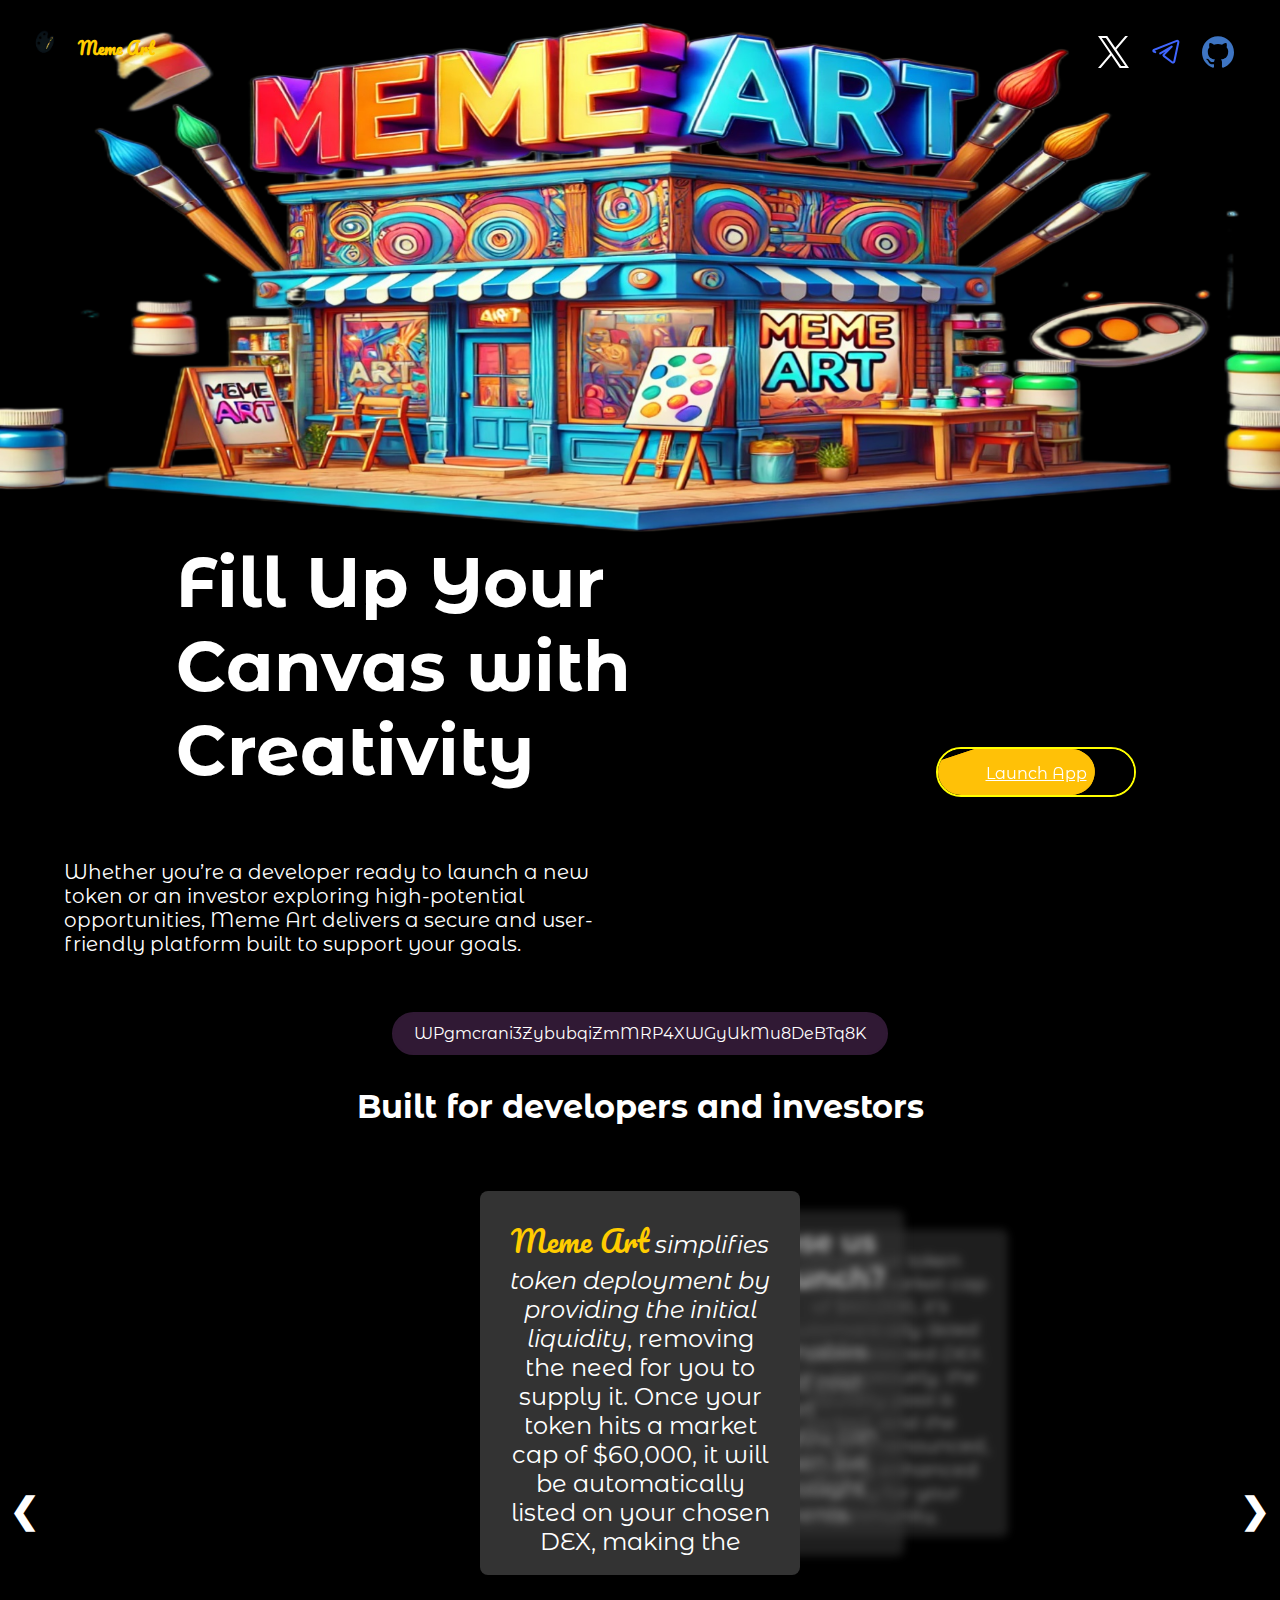
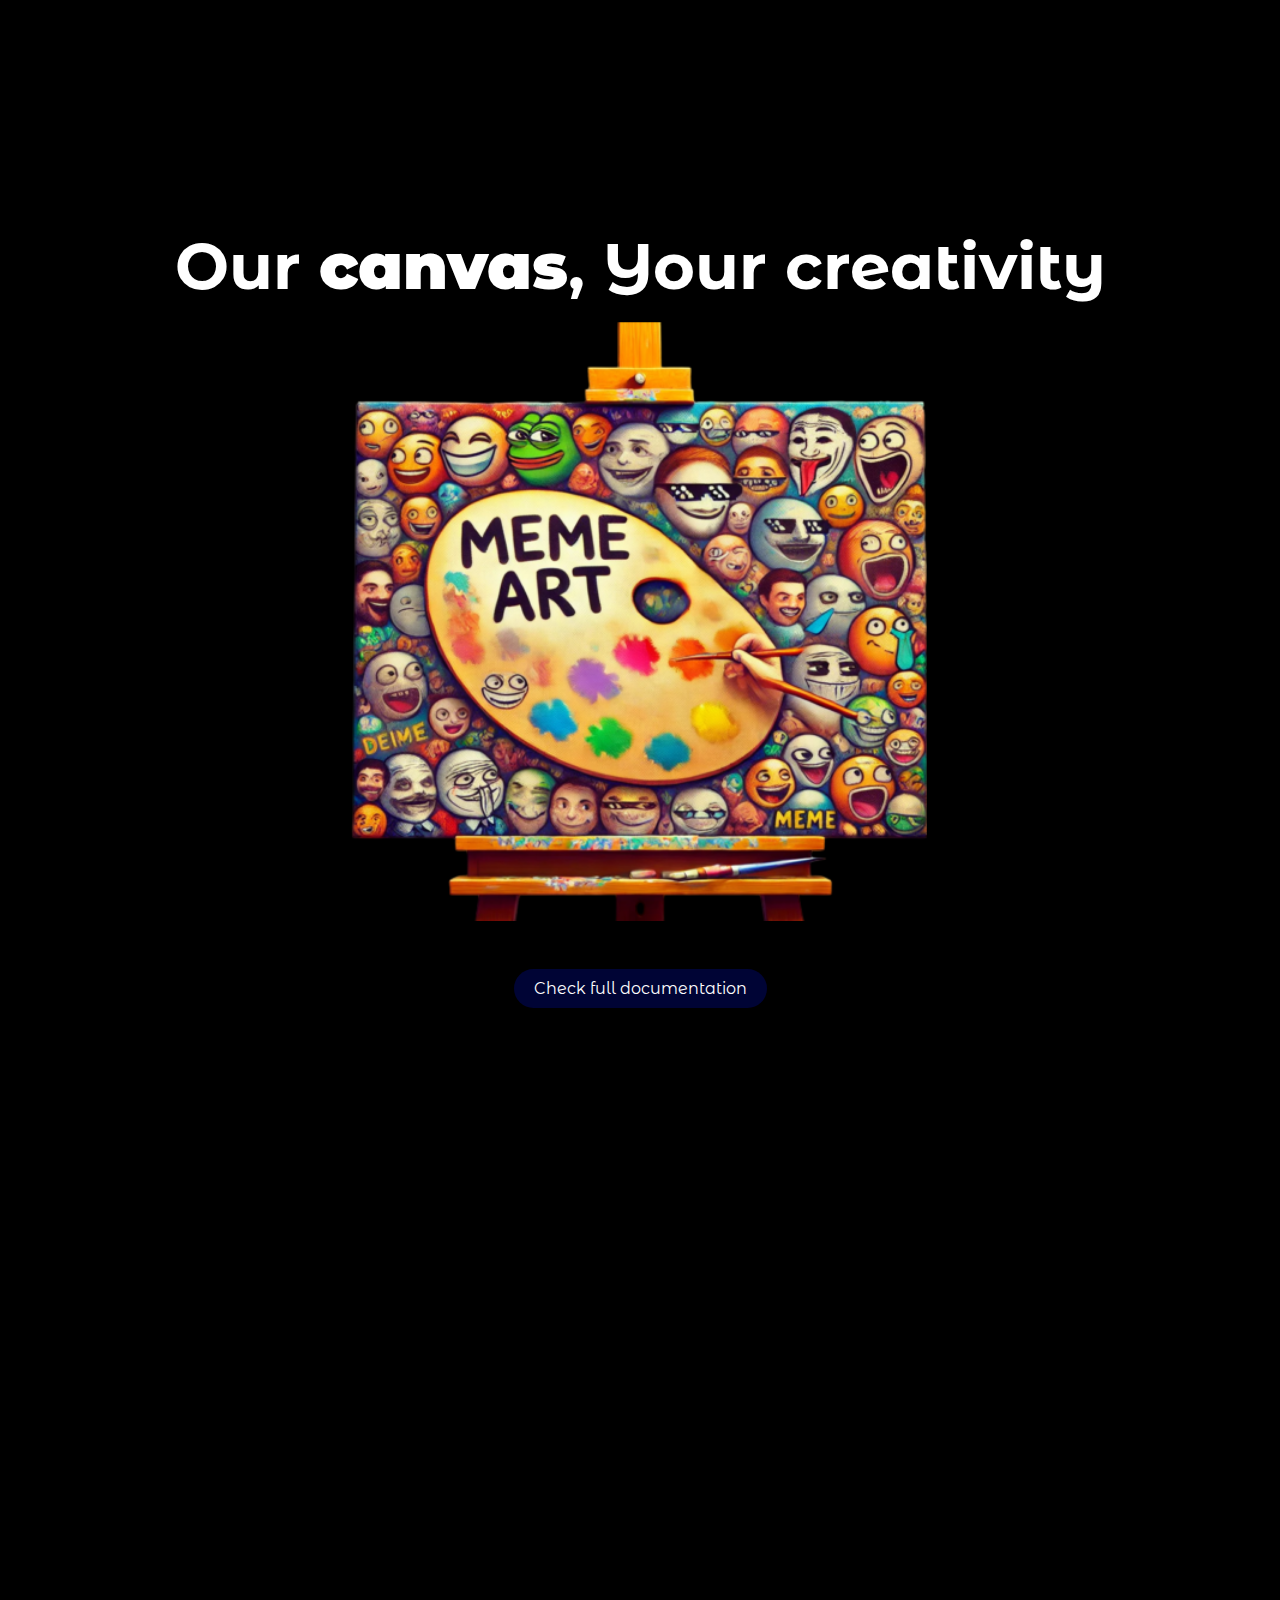
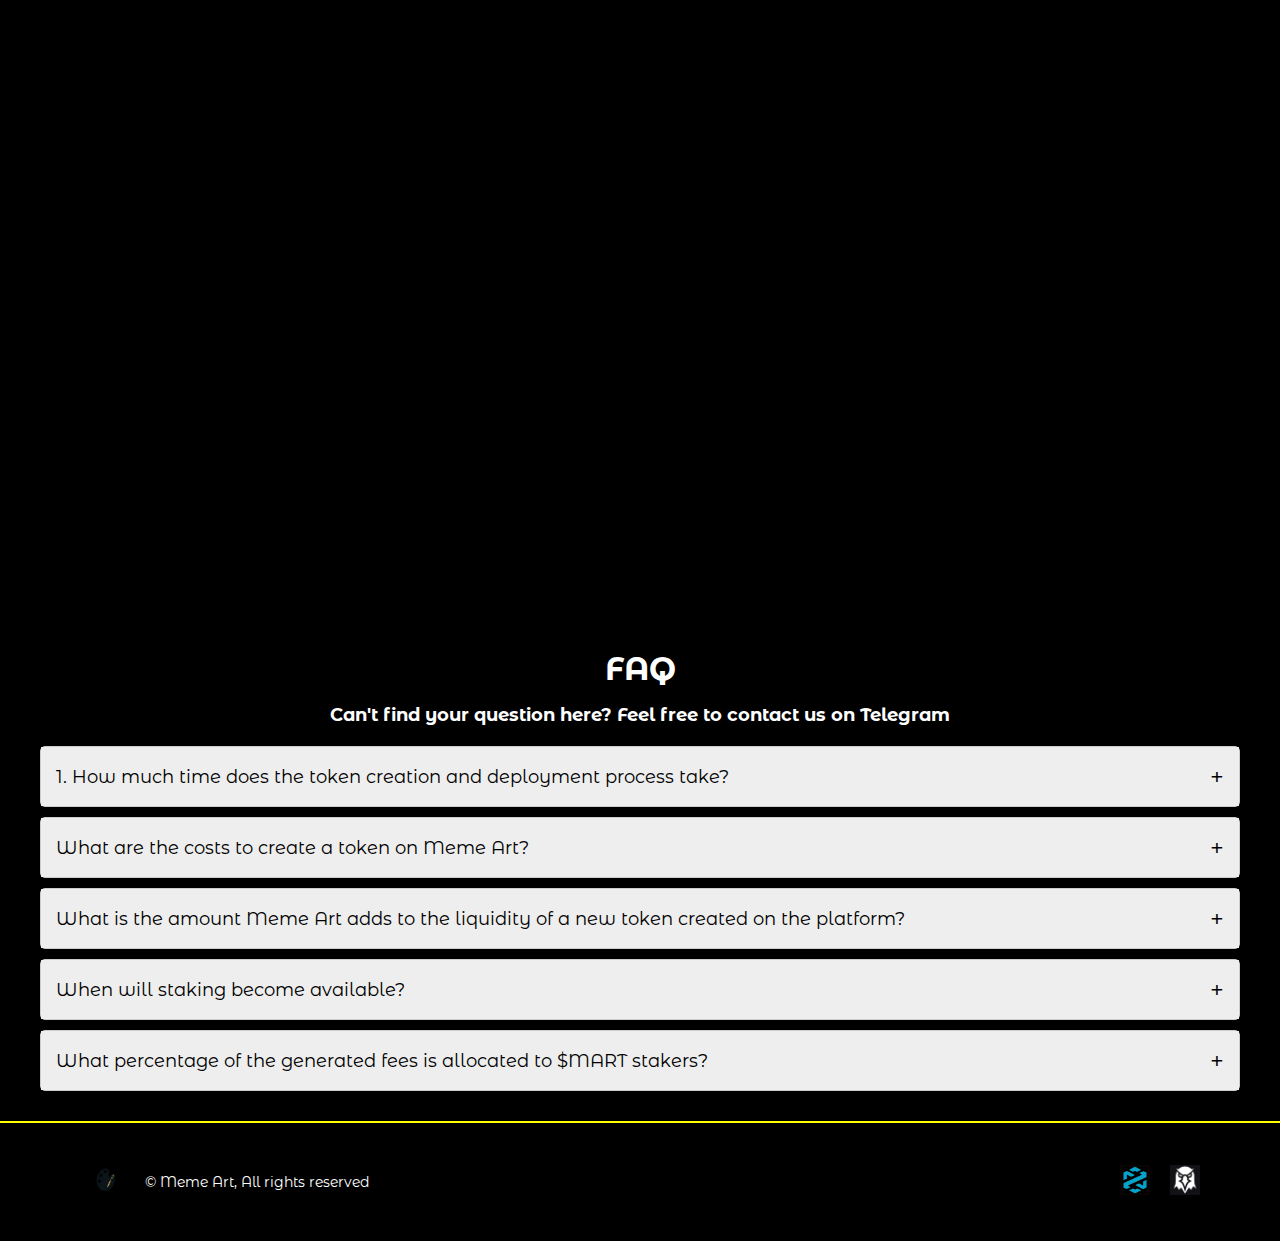
==== commit bac9c863: "v1.0" ====
--- a/index.html
+++ b/index.html
@@ -37,7 +37,7 @@
     </header>
 
     <main>
-        <section>
+        <section class="title-lead-button">
             <div class="container-h1-p">
                 <div class="text-container">
                     <h1 class="title">Fill Up Your Canvas with Creativity</h1>
--- a/styles.css
+++ b/styles.css
@@ -232,6 +232,7 @@
     .btn-launch:active {
         transform: translateY(-50%) scale(0.95); /* Adds slight scale-down effect on click */   
     }
+    
     .contract-button-container {
     margin-top: 0.5rem; /* Adjust as needed */
     text-align: center;
@@ -244,10 +245,11 @@
 .btn-contract {
     display: inline-block;
     padding: 10px 20px;
-    background-color: #007bff;
+    background-color: #301934;
     color: white;
     text-decoration: none;
-    border-radius: 5px;
+    border-radius: 25px;
+    border: 2px solid #301934; /* Fine yellow border */
 }
 
 .tooltip {
@@ -267,175 +269,343 @@
     /* Carousel Section */
     
   
-#carousel-section {
-    position: relative;
-    overflow: hidden;
-    height: 50vw;
-    padding: 20px 0;
-  }
-  
-  .carousel-container {
-    display: flex;
-    align-items: center;
-    justify-content: center;
-    position: relative;
-  }
-  
-  .carousel {
-    position: relative;
-    width: 100%;
-    height: 50vw; /* Adjusted height */
-    overflow: hidden; /* Hide overflow for the carousel */
-}
-
-.carousel-cards-title {
-    font-size: 2rem;
-    color: white;
-    
-    text-align: center;
-    margin-bottom: 1rem;
-}
-
-
-.carousel-title {
-    font-size: 2rem;
-    color: white;
-    margin-top: 5rem;
-    text-align: center;
-    margin-bottom: 1rem;
-
-}
-
-.carousel-text {
-    font-size: 1.2rem; /* Adjust based on desired size */
-    position: absolute;
-    z-index: 10;
-    /* Add other styling to make sure it looks correct */
-  }
-  
-.card {
-    position: absolute;
-    width: 25%; /* Use the same width as before */
-    height: 30vw; /* Same height as before */
-    background-color: #333; /* Same background color */
-    color: white;
-    border-radius: 8px;
-    padding: 1.5rem;
-    transition: transform 0.5s, opacity 0.5s; /* Smooth transition */
-    left: calc(50% - 12.5%); /* Centering */
-    top: 0; /* Aligning cards to the top */
-    display: flex; /* Enable flexbox */
-
-    flex-direction: column; /* Arrange children in a column */
-    box-sizing: border-box; /* Include padding and border in the element's total width and height */
-}
-
-.carousel-cards-text {
-    text-align: center; /* Center align text */
-    font-size: 2rem; /* Font size for text */
-    margin-top: auto; /* Push the text to the bottom */
-    margin-bottom: auto; /* Push the text to the top */
-    box-sizing: border-box; /* Include padding and border in the element's total width and height */
-}
-
-.meme-art {
-    font-family: Pacifico, cursive; /* Use Pacifico font */
-    color: #ffcc00;
-    font-family: Pacifico, cursive; /* Use Pacifico font */
-}
-
-/* Button styling */
-.carousel-button {
-    position: absolute;
-    top: 40%; /* Adjust button position */
-    color: white;
-    background-color: transparent;
-    border: none;
-    font-size: xxx-large;
-    font-family: monospace;
-    font-weight: bold;
-    z-index: 2; /* Ensure buttons are above cards */
-}
-
-.carousel-button.left {
-    left: 10px; /* Positioning for left button */
-}
-
-.carousel-button.right {
-    right: 10px; /* Positioning for right button */
-}
-
-  
-  /* New Additions for Partial Visibility */
-  .card:nth-child(n+2) {
-    transform: scale(0.85); /* Slightly shrink side cards */
-    opacity: 0.5;
-  }
-  
-  .card.active {
-    transform: scale(1); /* Larger active card */
-    opacity: 1;
-  }
-  
-  /* New Addition for Responsiveness */
-  @media (max-width: 768px) {
+    #carousel-section {
+        position: relative;
+        overflow: hidden;
+        height: auto;
+        padding: 20px 0;
+        min-height: 300px;
+    }
+    
+    .carousel-container {
+        display: flex;
+        align-items: center;
+        justify-content: center;
+        position: relative;
+    }
+    
+    .carousel {
+        position: relative;
+        width: 100%;
+        height: auto;
+        overflow: visible;
+    }
+    
+    .carousel-cards-title, .carousel-title {
+        font-size: clamp(1.2rem, 3vw, 2rem);
+        color: white;
+        text-align: center;
+        margin-bottom: 1rem;
+    }
+    
+    .carousel-title {
+        margin-top: 2rem;
+    }
+    
+    .carousel-text {
+        font-size: clamp(0.8rem, 2.5vw, 1.2rem);
+        position: absolute;
+        z-index: 10;
+    }
+    
     .card {
-      width: 80%; /* Increase card width on smaller screens */
-      height: auto;
-    }
-  
-    .left, .right {
-      display: none; /* Hide navigation on small screens */
-    }
-  }
-  
-  .canvas {
-    margin-bottom: 5rem;
-  }
-
-
-  .canvas-container {
+        position: absolute;
+        width: 80%;
+        height: auto;
+        min-height: 200px;
+        max-height: 80vh; /* Limit maximum height */
+        background-color: #333;
+        color: white;
+        border-radius: 8px;
+        padding: 1rem;
+        transition: transform 0.5s, opacity 0.5s;
+        left: 10%;
+        top: 0;
+        display: flex;
+        flex-direction: column;
+        box-sizing: border-box;
+        overflow: hidden; /* Prevent content from spilling out */
+    }
+    
+    .carousel-cards-text {
+        text-align: center;
+        font-size: clamp(0.8rem, 2.5vw, 1.5rem);
+        margin: auto 0;
+        overflow-y: auto; /* Allow scrolling if content is too long */
+        max-height: 100%; /* Take full height of the card */
+        padding: 0.5rem;
+        box-sizing: border-box;
+    }
+    
+    .meme-art {
+        font-family: Pacifico, cursive;
+        color: #ffcc00;
+        font-size: clamp(1rem, 3vw, 1.8rem); /* Adjust font size for meme art */
+    }
+    
+    .carousel-button {
+        position: absolute;
+        top: 50%;
+        transform: translateY(-50%);
+        color: white;
+        background-color: rgba(0, 0, 0, 0.5);
+        border: none;
+        font-size: clamp(1.5rem, 5vw, 3rem);
+        font-family: monospace;
+        font-weight: bold;
+        z-index: 2;
+        padding: 10px;
+        cursor: pointer;
+    }
+    
+    .carousel-button.left {
+        left: 0;
+    }
+    
+    .carousel-button.right {
+        right: 0;
+    }
+    
+    /* Responsive adjustments */
+    @media (min-width: 768px) {
+        .card {
+            width: 60%;
+            left: 20%;
+        }
+    }
+    
+    @media (min-width: 1024px) {
+        .card {
+            width: 40%;
+            left: 30%;
+        }
+    }
+    
+    @media (min-width: 1280px) {
+        #carousel-section {
+            height: 50vw;
+        }
+        .carousel {
+            height: 50vw;
+        }
+        .card {
+            width: 25%;
+            height: 30vw;
+            left: calc(50% - 12.5%);
+            max-height: none; /* Remove max-height limit for larger screens */
+        }
+    }
+    
+    /* Ensure all cards are visible */
+    .card:nth-child(n+2) {
+        transform: scale(0.85) translateX(100%);
+        opacity: 0.5;
+    }
+    
+    .card:nth-child(n+3) {
+        transform: scale(0.85) translateX(-100%);
+    }
+    
+    .card.active {
+        transform: scale(1);
+        opacity: 1;
+        z-index: 1;
+    }
+    
+    /* Adjust card positioning for larger screens */
+    @media (min-width: 1280px) {
+        .card:nth-child(n+2) {
+            transform: scale(0.85) translateX(70%);
+        }
+        
+        .card:nth-child(n+3) {
+            transform: scale(0.85) translateX(-70%);
+        }
+    }
+  
+ /* Canvas Section */
+.canvas-container {
     text-align: center;
     color: white;
-    display: flex;  /* Use flexbox for layout */
-    flex-direction: column; /* Arrange children in a column */
-    align-items: center; /* Align items to the center */
-    
-}
-
-  .canvas-catchphrase {
-    font-size: 4rem;
+    display: flex;
+    flex-direction: column;
+    align-items: center;
+    padding: 1rem;
+}
+
+.canvas-catchphrase {
+    font-size: clamp(2rem, 5vw, 4rem);
     margin-bottom: 1rem;
 }
 
-   .canvas img {
+.canvas {
+    margin-bottom: 2rem;
+    width: 100%;
+    max-width: 600px;
+}
+
+.canvas img {
     display: block;
-    margin: 0 auto;
-    
-}
-
-.contract-docs-container {
-    margin-top: 0.5rem; /* Adjust as needed */
+    width: 100%;
+    height: auto;
+}
+
+.button-docs-container {
+    margin-top: 1rem;
     text-align: center;
-    justify-content: center;
     width: 100%;
-    margin-right: 0;
-    margin-bottom: 2rem;
 }
 
 .btn-docs {
     display: inline-block;
     padding: 10px 20px;
-    background-color: #007bff;
+    background-color: #000435;
     color: white;
     text-decoration: none;
-    border-radius: 5px;
-}
-    
-
-    /* Cards Section */
-
-/* Animation keyframes */
+    border-radius: 25px;
+    font-size: clamp(0.8rem, 2vw, 1rem);
+}
+
+/* Cards Section */
+#info-section {
+    display: flex;
+    flex-direction: column;
+    align-items: center;
+    margin: 1.25rem;
+    width: 100%;
+    max-width: 1200px;
+    margin-left: auto;
+    margin-right: auto;
+}
+
+.investors-h1 {
+    color: white;
+    font-size: clamp(1.5rem, 4vw, 2.5rem);
+    margin-bottom: 1rem;
+}
+
+.big-card {
+    background-color: black;
+    color: white;
+    width: 100%;
+    padding: 1.25rem;
+    border-radius: 0.5rem;
+    box-shadow: 0 0.25rem 0.5rem rgba(0, 0, 0, 0.2);
+    margin-bottom: 1.25rem;
+    font-size: clamp(1rem, 2vw, 2rem);
+    box-sizing: border-box;
+    border: 1px solid #333;
+}
+
+.big-card h2 {
+    text-align: center;
+    width: 100%;
+    margin-bottom: 1rem;
+    font-size: clamp(1.5rem, 3vw, 2rem);
+}
+
+.content {
+    display: flex;
+    flex-direction: column;
+    align-items: center;
+    width: 100%;
+}
+
+.content p {
+    text-align: center;
+    margin-bottom: 1rem;
+}
+
+.investors-canvas-guy {
+    max-width: 100%;
+    height: auto;
+    margin-top: 1rem;
+}
+
+.small-cards {
+    display: flex;
+    flex-direction: column;
+    width: 100%;
+}
+
+.small-card {
+    background-color: black;
+    color: white;
+    width: 100%;
+    padding: 15px;
+    border-radius: 8px;
+    box-shadow: 0 4px 8px rgba(0, 0, 0, 0.2);
+    font-size: clamp(1rem, 2vw, 2rem);
+    border: 1px solid #333;
+    margin-bottom: 1.25rem;
+    text-align: center;
+}
+
+.small-card h3 {
+    width: 100%;
+    margin-bottom: 1rem;
+    font-size: clamp(1.2rem, 2.5vw, 1.8rem);
+}
+
+/* Responsive adjustments */
+@media (min-width: 768px) {
+    .big-card {
+        width: 70%;
+    }
+
+    .content {
+        flex-direction: row;
+        justify-content: space-between;
+        align-items: flex-start;
+    }
+
+    .content p {
+        flex: 1;
+        margin-right: 1.25rem;
+        text-align: left;
+    }
+
+    .investors-canvas-guy {
+        flex: 0 0 auto;
+        max-width: 40%;
+        margin-top: 0;
+        margin-left: 1.25rem;
+    }
+
+    .small-cards {
+        flex-direction: row;
+        justify-content: space-between;
+        width: 70%;
+    }
+
+    .small-card {
+        width: 48%;
+    }
+}
+
+/* Animation classes (unchanged) */
+.hidden {
+    opacity: 0;
+    transform: translateY(100px);
+    visibility: hidden;
+}
+
+.animate-top {
+    opacity: 1;
+    animation: slideInFromTop 0.8s forwards;
+}
+
+.animate-left {
+    opacity: 1;
+    animation: slideInFromLeft 0.8s forwards;
+}
+
+.animate-right {
+    opacity: 1;
+    animation: slideInFromRight 0.8s forwards;
+}
+
+/* Animation keyframes (unchanged) */
 @keyframes slideInFromTop {
     0% {
         transform: translateY(-100%);
@@ -468,120 +638,6 @@
         opacity: 1;
     }
 }
-
-/* Add hidden class */
-.hidden {
-    opacity: 0;
-    transform: translateY(100px)  /* Makes the element not visible */;
-    visibility: hidden; /* Makes the element not visible */
-}
-
-/* Animation classes */
-.animate-top {
-    opacity: 1;
-    animation: slideInFromTop 0.8s forwards; /* Slide from top */
-}
-
-.animate-left {
-    opacity: 1;
-    animation: slideInFromLeft 0.8s forwards; /* Slide from left */
-}
-
-.animate-right {
-    opacity: 1;
-    animation: slideInFromRight 0.8s forwards; /* Slide from right */
-}
-
-
-    #info-section {
-        display: flex;
-        flex-direction: column;
-        align-items: center; /* Center align the cards */
-        margin: 1.25rem; /* Margin around the section */
-    }
-    
-.investors-h1 {
-    color: white;
-}
-    .big-card {
-        display: flex;
-        flex-direction: column;
-        align-items: center;
-        background-color: black;
-        color: white;
-        width: 70%; /* Set width to 70% */
-        padding: 1.25rem;
-        border-radius: 0.5rem;
-        box-shadow: 0 0.25rem 0.5rem rgba(0, 0, 0, 0.2);
-        margin-bottom: 1.25rem; /* Space below the big card */
-        font-size: 2rem;
-        box-sizing: border-box; /* Include padding and border in the element's total width and height */
-        border: 1px solid #333; /* Add border for better visibility */
-    }
-
-    .big-card h2 {
-        text-align: center; /* Center align text */
-        width: 100%; /* Full width */
-        margin-bottom: 1rem; /* Space below the title */
-    }
-
-    .content {
-        display: flex;
-        align-items: flex-start; /* Align items to the top */
-        width: 100%; /* Full width */
-        flex: 1; /* Allow content to grow */
-        justify-content: center; /* Center content horizontally */
-        text-align: center; /* Center align text */
-        
-     
-
-    }
-
-    .content p {
-        display: flex;
-        align-items: center; /* Align items to the top */
-        justify-content: center; /* Center content horizontally */
-        flex: 1; /* Allow text to grow */
-    margin-right: 1.25rem; /* Space between text and image */
-        
-
-       
-    }
-
-    .investors-canvas-guy {
-        
-        flex: 0 0 auto; /* Prevent shrinking of image */
-        margin-left: 1.25rem; /* Space between image and text */
-    }
-    
-    .small-cards {
-        display: flex;
-        justify-content: space-between; /* Space between small cards */
-        width: 70%; /* Combined width of small cards */
-    }
-    
-    .small-card {
-        background-color: black;
-        color: white;
-        width: 48%; /* Each small card width */
-        padding: 15px;
-        border-radius: 8px;
-        box-shadow: 0 4px 8px rgba(0, 0, 0, 0.2);
-        font-size: 2rem ;
-        border: 1px solid #333; /* Add border for better visibility */
-        display: flex; /* Enable flexbox */
-        flex-direction: column; /* Arrange children in a column */
-        justify-content: center;
-        align-items: center; /* Center content horizontally */
-        text-align: center; /* Center align text */
-    }
-
-    .small-card h3 {
-        width: 100%; /* Full width */
-        margin-bottom: 2rem; /* Space below the title */
-    }
-
-    
     /* FAQ Section */
 
     #faq-section {
@@ -925,7 +981,7 @@
       .social-buttons {
         justify-content: center; /* Center social buttons */
         margin-top: 0.5rem; /* Adjust as needed */
-        margin-right: 28rem; /* Keep margin for positioning */
+        margin-right: 1rem; /* Keep margin for positioning */
         width: auto; /* Allow for proper width adjustment */
       }
   }
@@ -1209,10 +1265,275 @@
         width: auto; /* Allow for proper width adjustment */
       }
 }
-    /* Desktop styles */
-
-
-    /* Tablet styles */
-
-
-    /* Mobile styles */+    /* Media queries for the title and lead text */
+
+    /* Desktop resolutions - 1920x1080, 1366x768, 1280x1024, 1024x768 */
+/* No significant changes for larger screens as the default styles are likely optimized for these sizes */
+
+/* Tablet resolutions - 768x1024, 1024x768, 601x962 */
+@media (max-width: 1024px) {
+    .container-h1-p {
+        flex-direction: column;
+        padding: 0 2rem;
+    }
+
+    .text-container {
+        width: 100%; /* Make the text container full-width */
+        align-items: center; /* Center align the text for a more balanced look */
+    }
+
+    .title {
+        font-size: 3.5rem;
+        margin-left: 0; /* Remove left margin to keep the title centered */
+        margin-bottom: 2rem;
+        text-align: center;
+    }
+
+    .lead {
+        font-size: 1.15rem;
+        text-align: center;
+        margin-bottom: 2rem;
+    }
+
+    .button-container {
+        margin-right: 0;
+        justify-content: center;
+    }
+}
+
+/* Mobile resolutions - up to 414px */
+@media (max-width: 414px) {
+    .container-h1-p {
+        display: flex;
+        flex-direction: row; /* Stack elements vertically */
+        justify-content: space-between; /* Space between title and lead text */
+        align-items: center; /* Center horizontally */
+        width: 100%; /* Use full width */
+        margin: 0; /* Remove any default margin */
+        border: 1px solid blue; /* Debugging: visualize the container */
+    }
+
+    .title {
+        font-size: 2.5rem; /* Adjust title size for smaller screens */
+        margin: 0; /* Remove left margin */
+        margin-bottom: 1rem; /* Space between title and lead text */
+    }
+
+    .lead {
+        font-size: 1rem; /* Adjust lead text size */
+        margin: 0; /* Reset margins */
+        margin-bottom: 1.5rem; /* Space between lead text and button */
+    }
+
+    .button-container {
+        margin: 0; /* Reset margins */
+        width: auto; /* Adjust width as needed */
+        display: flex;
+        justify-content: flex-end; /* Align button to the right */
+        align-items: center; /* Center vertically */
+        margin-left: 19rem; /* Push the button to the right */
+    }
+
+    .btn-liquid {
+        width: 200px; /* Fixed width for button */
+    }
+
+    .countdown-text {
+        margin-left: 19rem; /* Adjust margin as needed */
+    }
+
+}
+
+/* iPhone SE - up to 375px */
+/* iPhone SE - up to 375px */
+@media (max-width: 375px) {
+
+   
+    .container-h1-p {
+        display: flex;
+        flex-direction: row; /* Stack elements vertically */
+        justify-content: space-between; /* Space between title and lead text */
+        align-items: center; /* Center horizontally */
+        width: 100%; /* Use full width */
+        margin: 0; /* Remove any default margin */
+        border: 1px solid blue; /* Debugging: visualize the container */
+    }
+
+    .title {
+        font-size: 2.5rem; /* Adjust title size for smaller screens */
+        margin: 0; /* Remove left margin */
+        margin-bottom: 1rem; /* Space between title and lead text */
+    }
+
+    .lead {
+        font-size: 1rem; /* Adjust lead text size */
+        margin: 0; /* Reset margins */
+        margin-bottom: 1.5rem; /* Space between lead text and button */
+    }
+
+    .button-container {
+        margin: 0; /* Reset margins */
+        width: auto; /* Adjust width as needed */
+        display: flex;
+        justify-content: flex-end; /* Align button to the right */
+        align-items: center; /* Center vertically */
+        margin-left: 10rem; /* Push the button to the right */
+    }
+
+    .btn-liquid {
+        width: 200px; /* Fixed width for button */
+    }
+
+    .countdown-text {
+        margin-left: 10rem; /* Adjust margin as needed */
+    }
+}
+
+@media (max-width: 430px) {
+
+   
+    .container-h1-p {
+        display: flex;
+        flex-direction: row; /* Stack elements vertically */
+        justify-content: space-between; /* Space between title and lead text */
+        align-items: center; /* Center horizontally */
+        width: 100%; /* Use full width */
+        margin: 0; /* Remove any default margin */
+        border: 1px solid blue; /* Debugging: visualize the container */
+    }
+
+    .title {
+        font-size: 2.5rem; /* Adjust title size for smaller screens */
+        margin: 0; /* Remove left margin */
+        margin-bottom: 1rem; /* Space between title and lead text */
+    }
+
+    .lead {
+        font-size: 1rem; /* Adjust lead text size */
+        margin: 0; /* Reset margins */
+        margin-bottom: 1.5rem; /* Space between lead text and button */
+    }
+
+    .button-container {
+        margin: 0; /* Reset margins */
+        width: auto; /* Adjust width as needed */
+        display: flex;
+        justify-content: flex-end; /* Align button to the right */
+        align-items: center; /* Center vertically */
+        margin-left: 20rem; /* Push the button to the right */
+    }
+
+    .btn-liquid {
+        width: 200px; /* Fixed width for button */
+    }
+
+    .countdown-text {
+        margin-left: 20rem; /* Adjust margin as needed */
+    }
+}
+
+/* iPhone 8 - up to 414px */
+@media (max-width: 414px) {
+    .contract-button-container {
+        display: flex; /* Enable flexbox */
+        justify-content: center; /* Center horizontally */
+        align-items: center; /* Center vertically */
+        width: 100%; /* Full width */
+        margin: 0; /* Reset margins */
+        text-align: center; /* Center text */
+        margin-left: 8.47rem; /* Adjust margin as needed */
+    }
+
+    .btn-contract {
+        padding: 10px 20px; /* Add some padding for better appearance */
+        text-align: center; /* Center text inside the button */
+        display: inline-block; /* Ensure button behaves as inline-block */
+        display: flex; /* Enable flexbox */
+        justify-content: center; /* Center horizontally */
+        align-items: center; /* Center vertically */
+        
+        margin: 0; /* Reset margins */
+        text-align: center; /* Center text */
+        margin-left: 28.47rem; /* Adjust margin as needed */
+    }
+}
+/* Tablet Portrait - up to 768px */
+@media (max-width: 768px) {
+    .contract-button-container {
+        display: flex; /* Enable flexbox */
+        justify-content: center; /* Center horizontally */
+        align-items: center; /* Center vertically */
+        width: 100%; /* Full width */
+        margin: 0; /* Reset margins */
+        text-align: center; /* Center text */
+    }
+}
+.title-lead-button {
+    display: flex; /* Use flexbox for layout */
+    justify-content: center; /* Center items horizontally */
+    align-items: center; /* Center items vertically */
+    width: 100%; /* Ensure it takes full width */
+}
+
+@media (max-width: 430px) {
+    .contract-button-container {
+        display: flex; /* Enable flexbox */
+        justify-content: center; /* Center horizontally */
+        align-items: center; /* Center vertically */
+        width: 100%; /* Full width */
+        margin: 0; /* Reset margins */
+        text-align: center; /* Center text */
+        
+    }
+
+    .btn-contract {
+        padding: 10px 20px; /* Add some padding for better appearance */
+        text-align: center; /* Center text inside the button */
+        display: inline-block; /* Ensure button behaves as inline-block */
+        display: flex; /* Enable flexbox */
+        justify-content: center; /* Center horizontally */
+        align-items: center; /* Center vertically */
+        
+        margin: 0; /* Reset margins */
+        text-align: center; /* Center text */
+        margin-left: 28.47rem; /* Adjust margin as needed */
+    }
+
+}
+
+/* Centering .contract-button-container for smaller screens */
+@media (max-width: 375px) {
+    .contract-button-container {
+        display: flex; /* Enable flexbox */
+        justify-content: center; /* Center horizontally */
+        align-items: center; /* Center vertically */
+        width: 100%; /* Full width */
+        margin: 0; /* Reset margins */
+        text-align: center; /* Center text */
+        margin-left: 8.47rem; /* Adjust margin as needed */
+    }
+    
+    .title-lead-button {
+        display: flex; /* Use flexbox for layout */
+        justify-content: center; /* Center items horizontally */
+        align-items: center; /* Center items vertically */
+        width: 100%; /* Ensure it takes full width */
+    }
+
+    .btn-contract {
+        padding: 10px 20px; /* Add some padding for better appearance */
+        text-align: center; /* Center text inside the button */
+        display: inline-block; /* Ensure button behaves as inline-block */
+        display: flex; /* Enable flexbox */
+        justify-content: center; /* Center horizontally */
+        align-items: center; /* Center vertically */
+        
+        margin: 0; /* Reset margins */
+        text-align: center; /* Center text */
+        margin-left: 8.47rem; /* Adjust margin as needed */
+    }
+}
+
+/* Media queries for carousel + canvas + Investors */
+
+/* Media Query for Tablets and Smaller Devices */
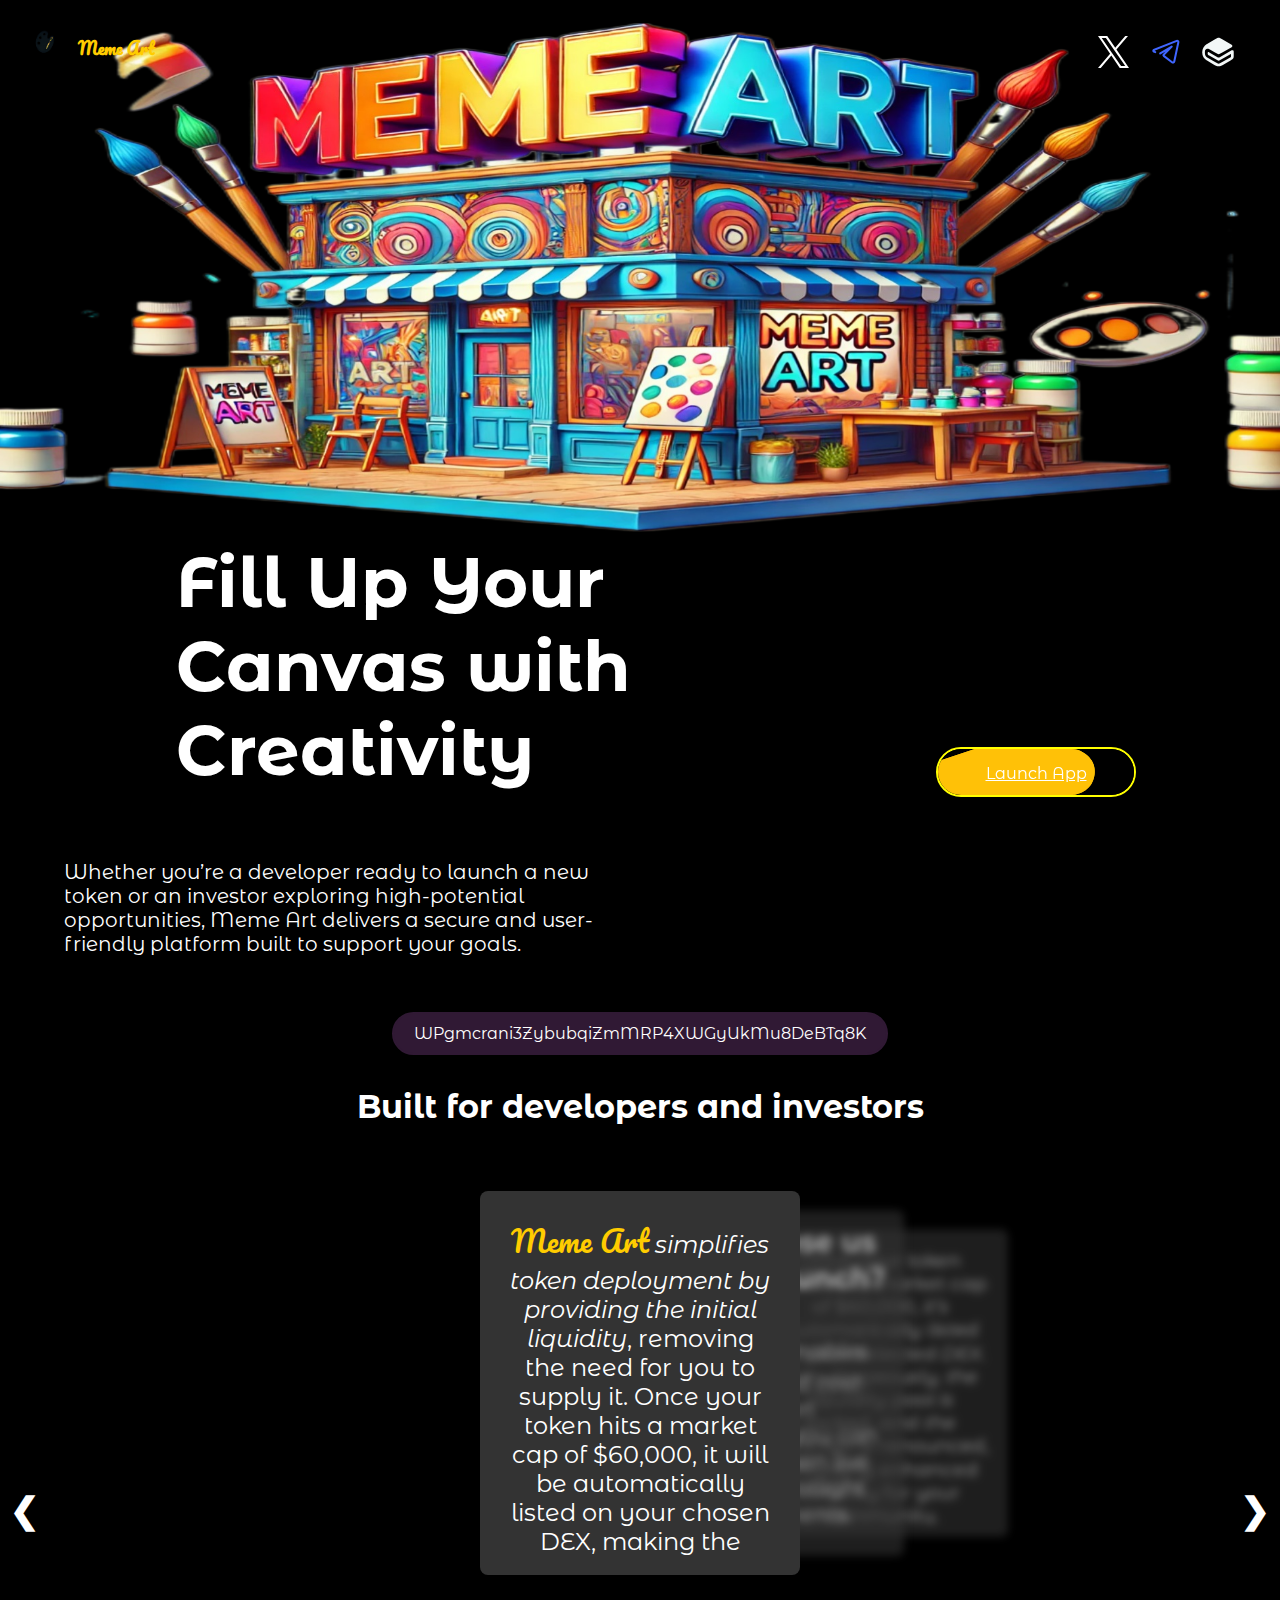
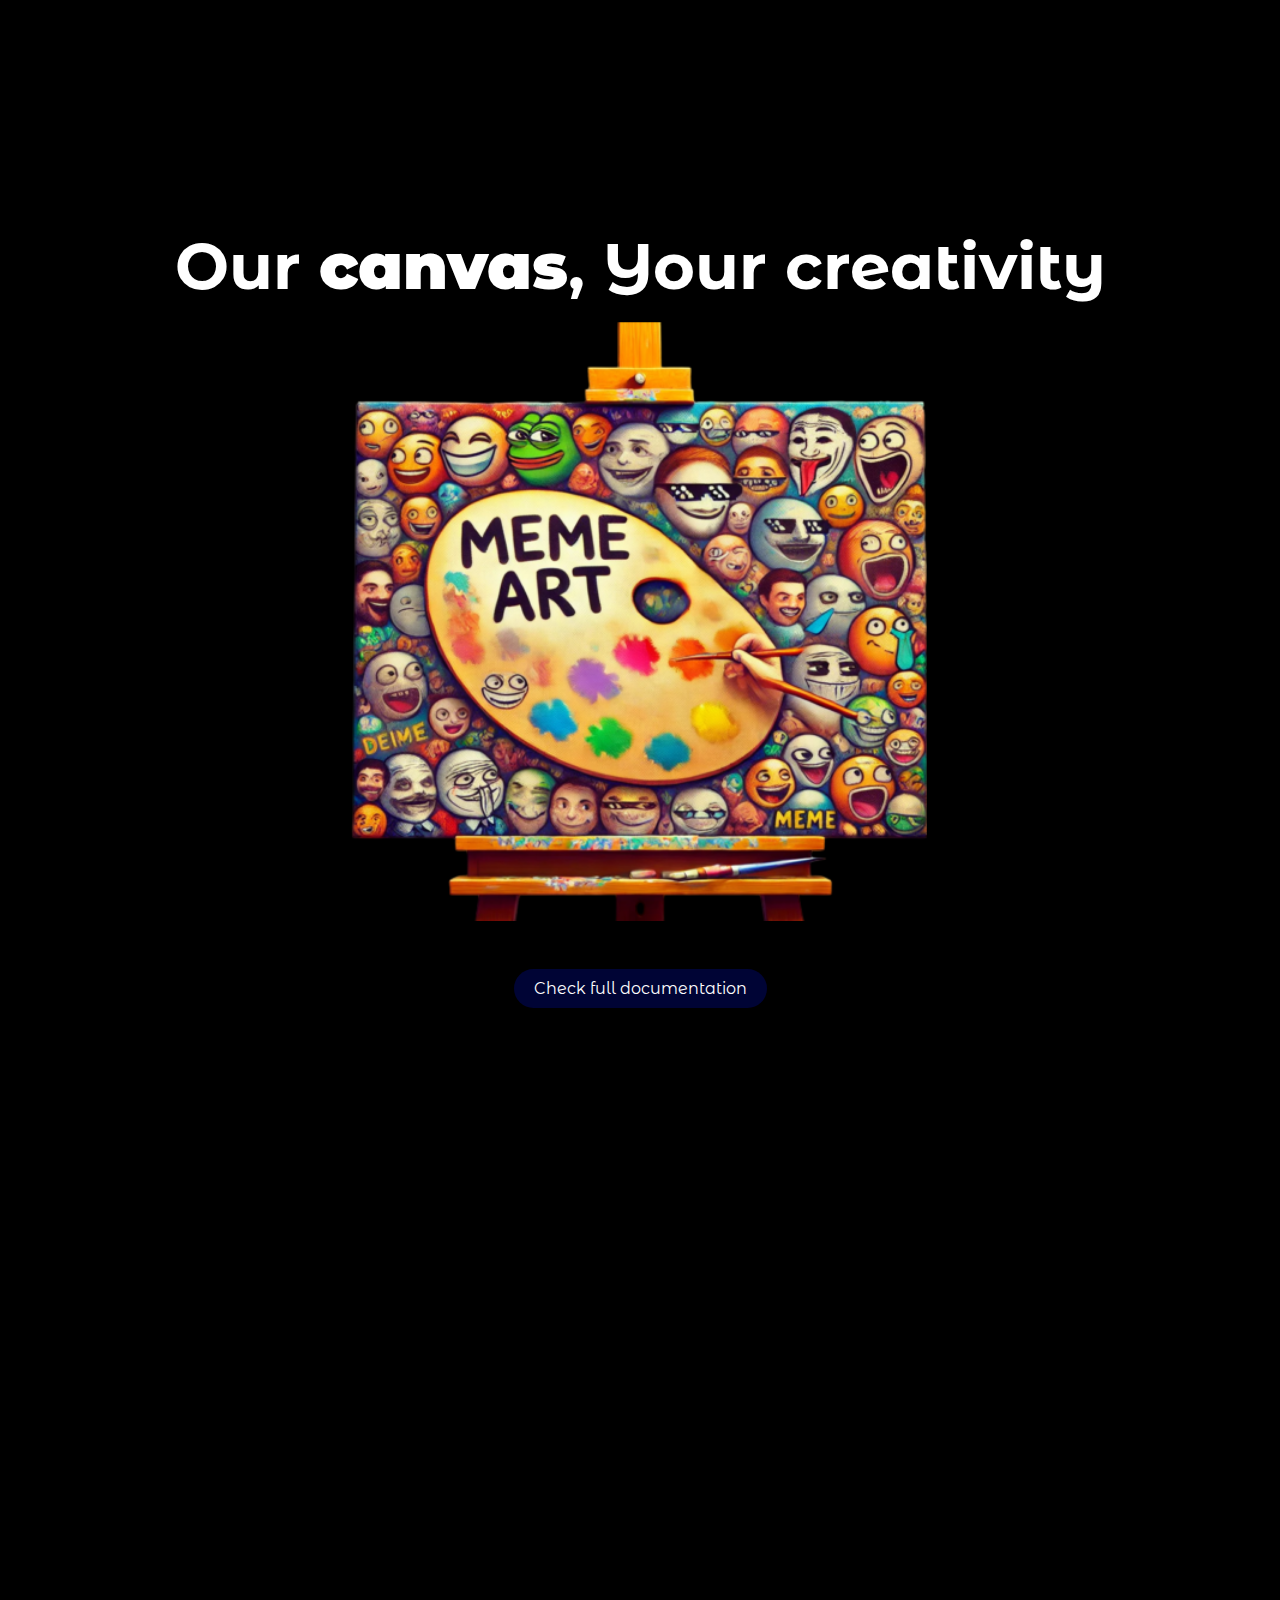
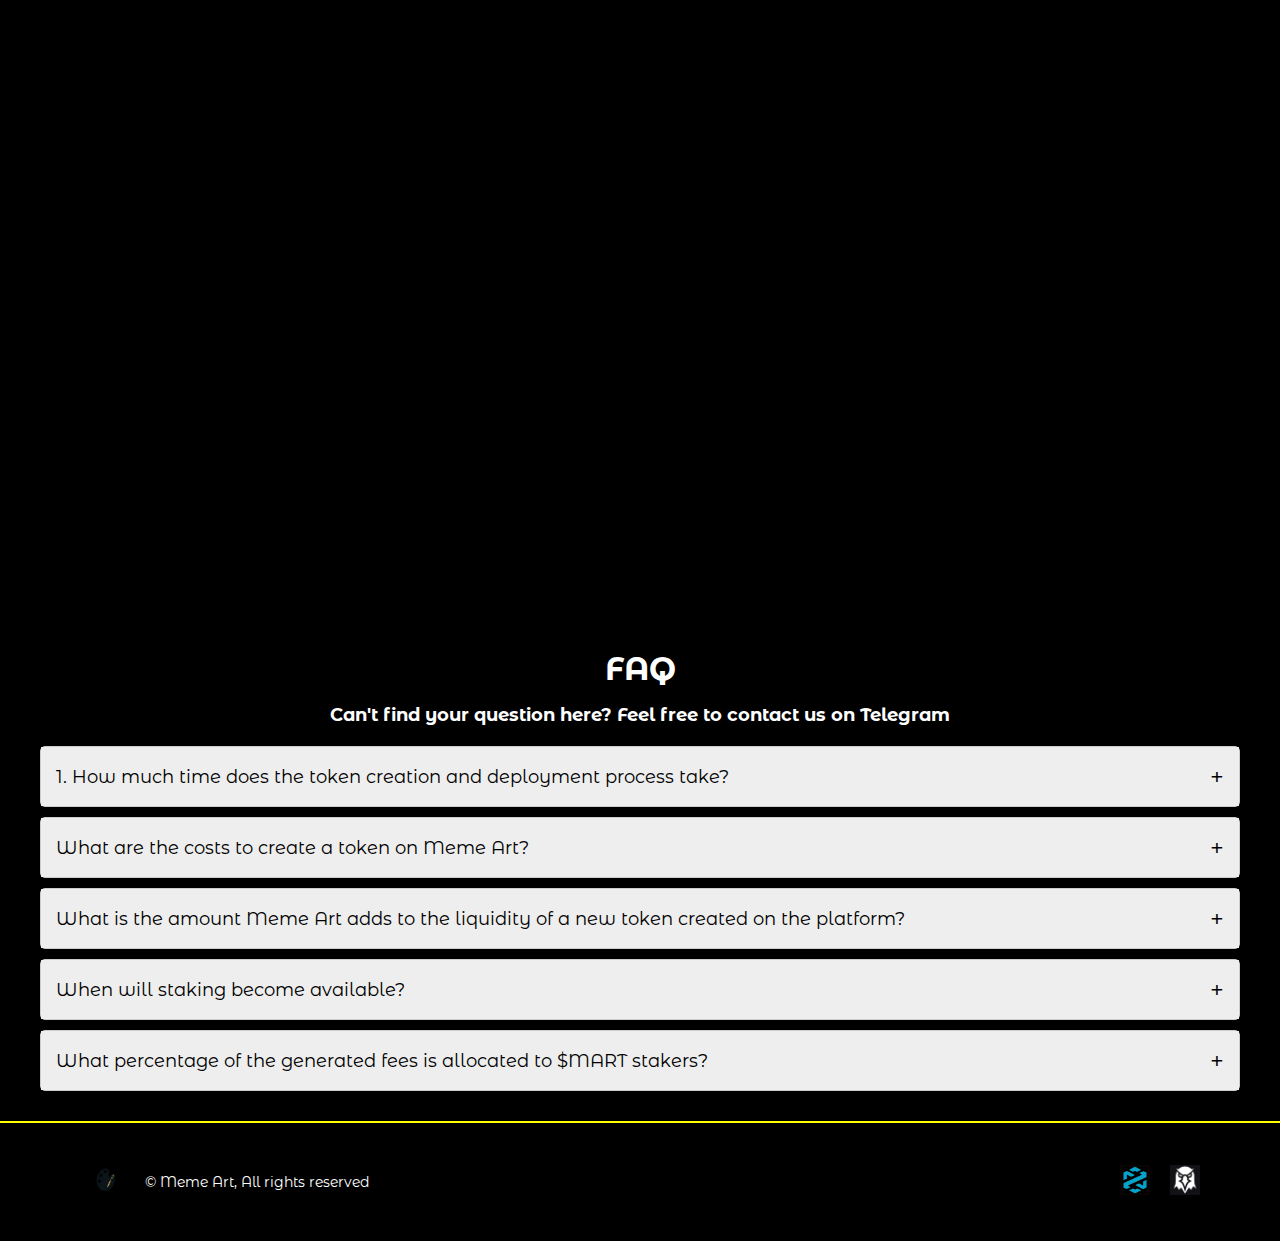
==== commit f9a562fa: "v1.1Final" ====
--- a/index.html
+++ b/index.html
@@ -30,7 +30,7 @@
                   <img src="assets/telegram_icon.svg" alt="Telegram Icon">
                 </a>
             <a href="https://meme-art.gitbook.io/meme-art" class="icon docs" target="_blank" data-text="Telegram"
-                ><img src="assets/github_logo_social_icon.svg" alt="Docs Icon">
+                ><img src="assets/GitBook - Icon - Light.svg" alt="Docs Icon">
                 </a>
           </div>
         
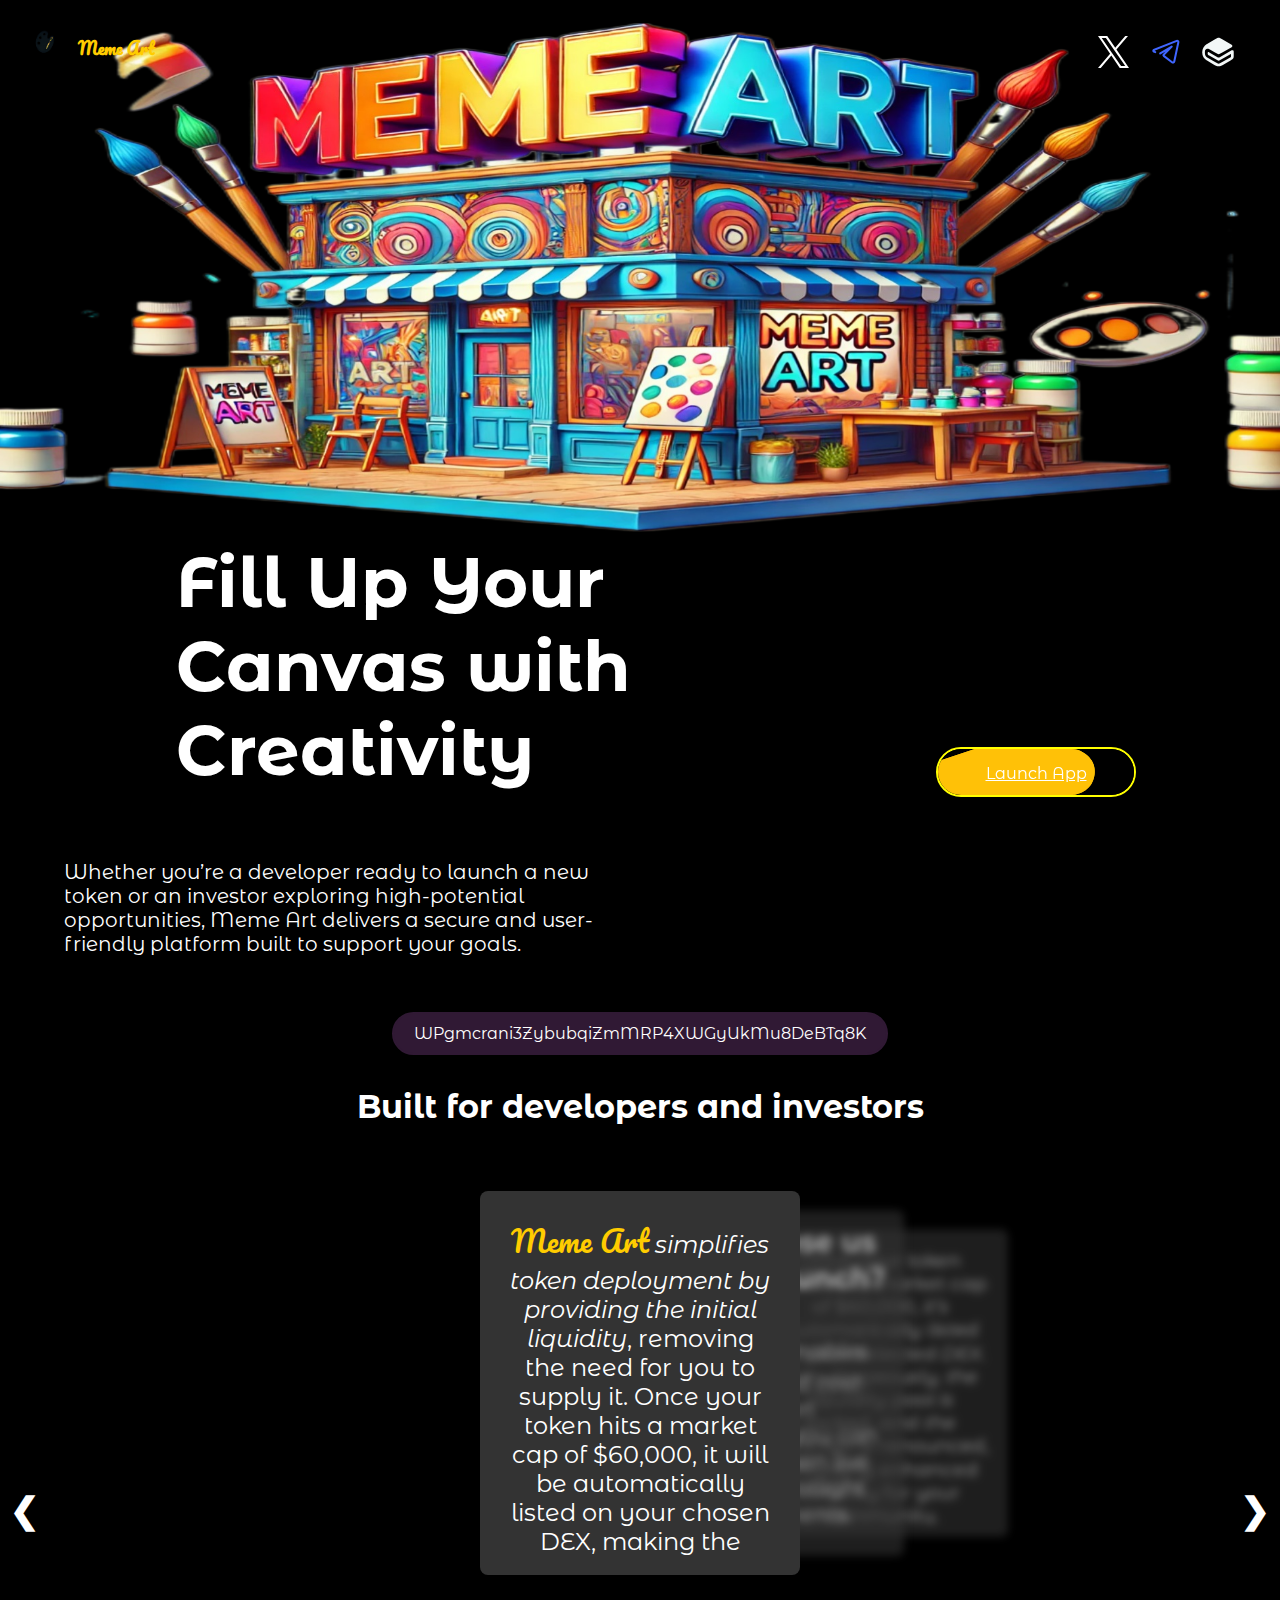
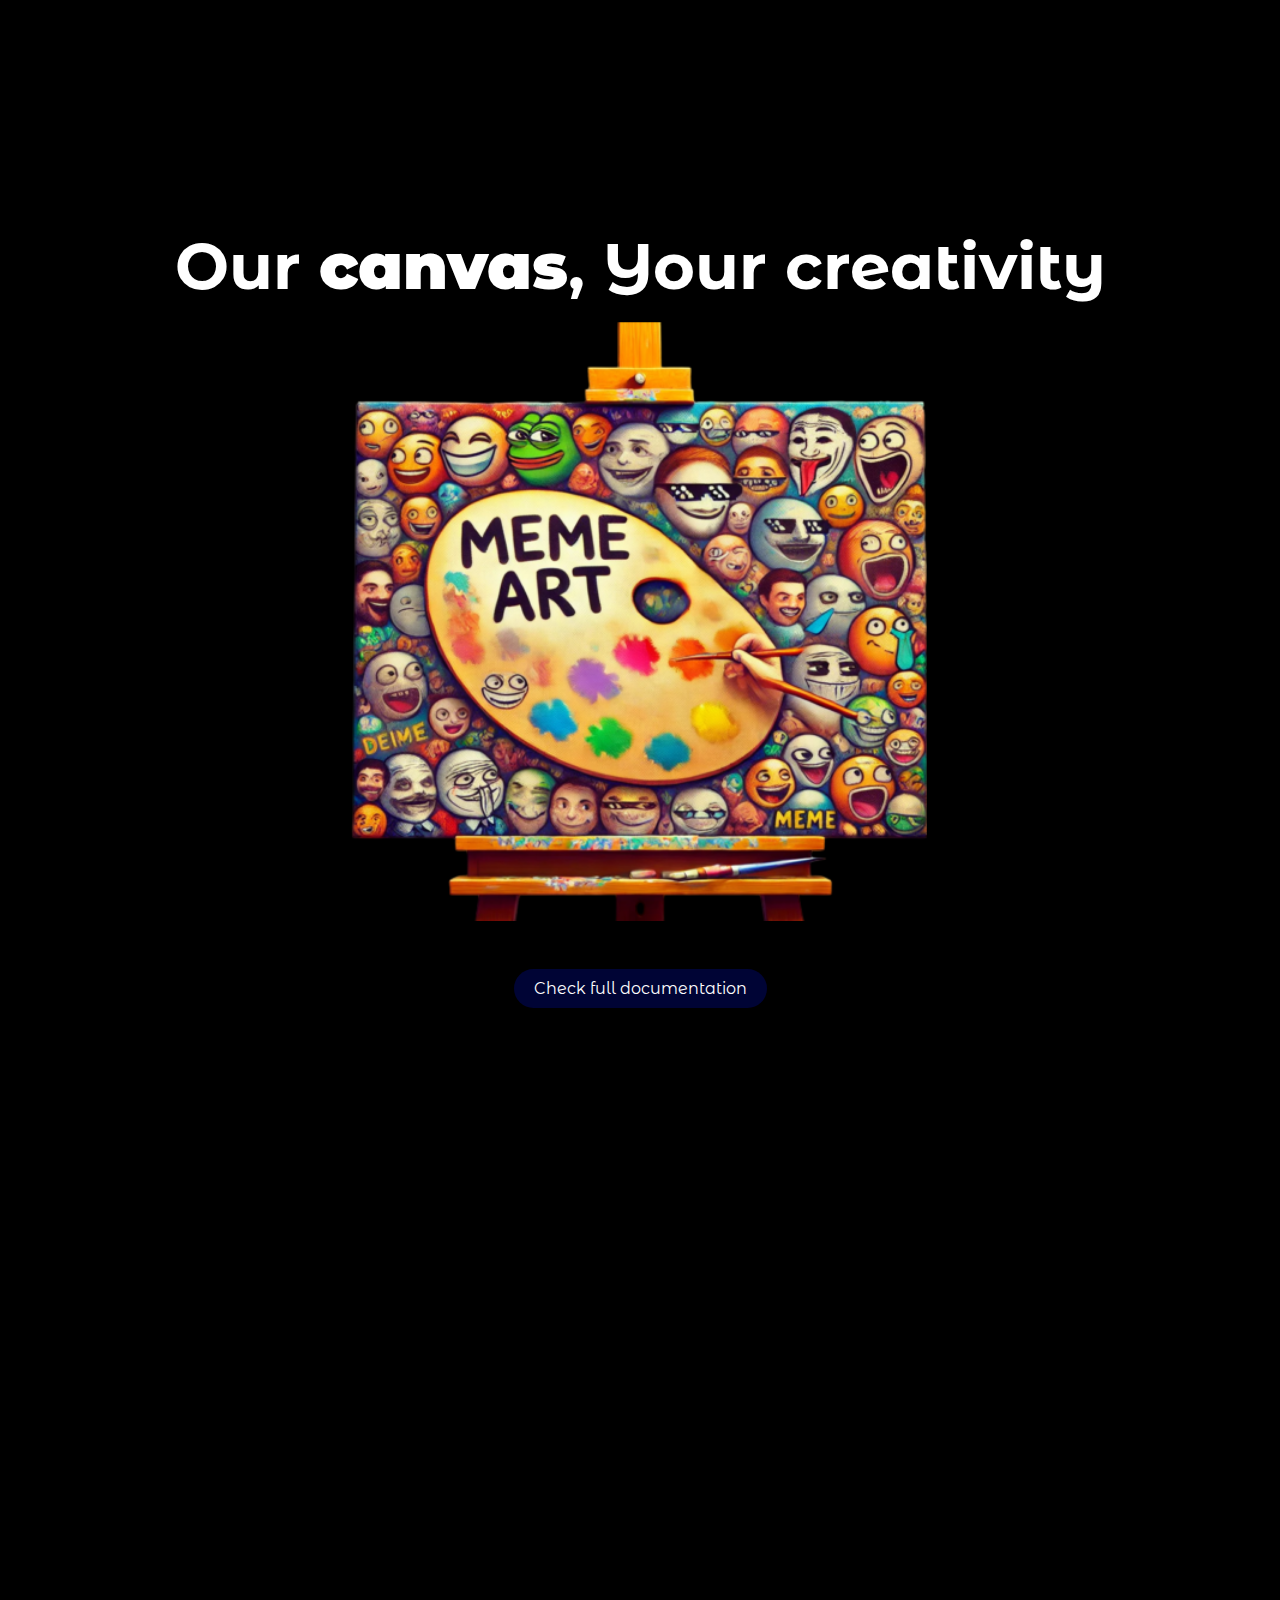
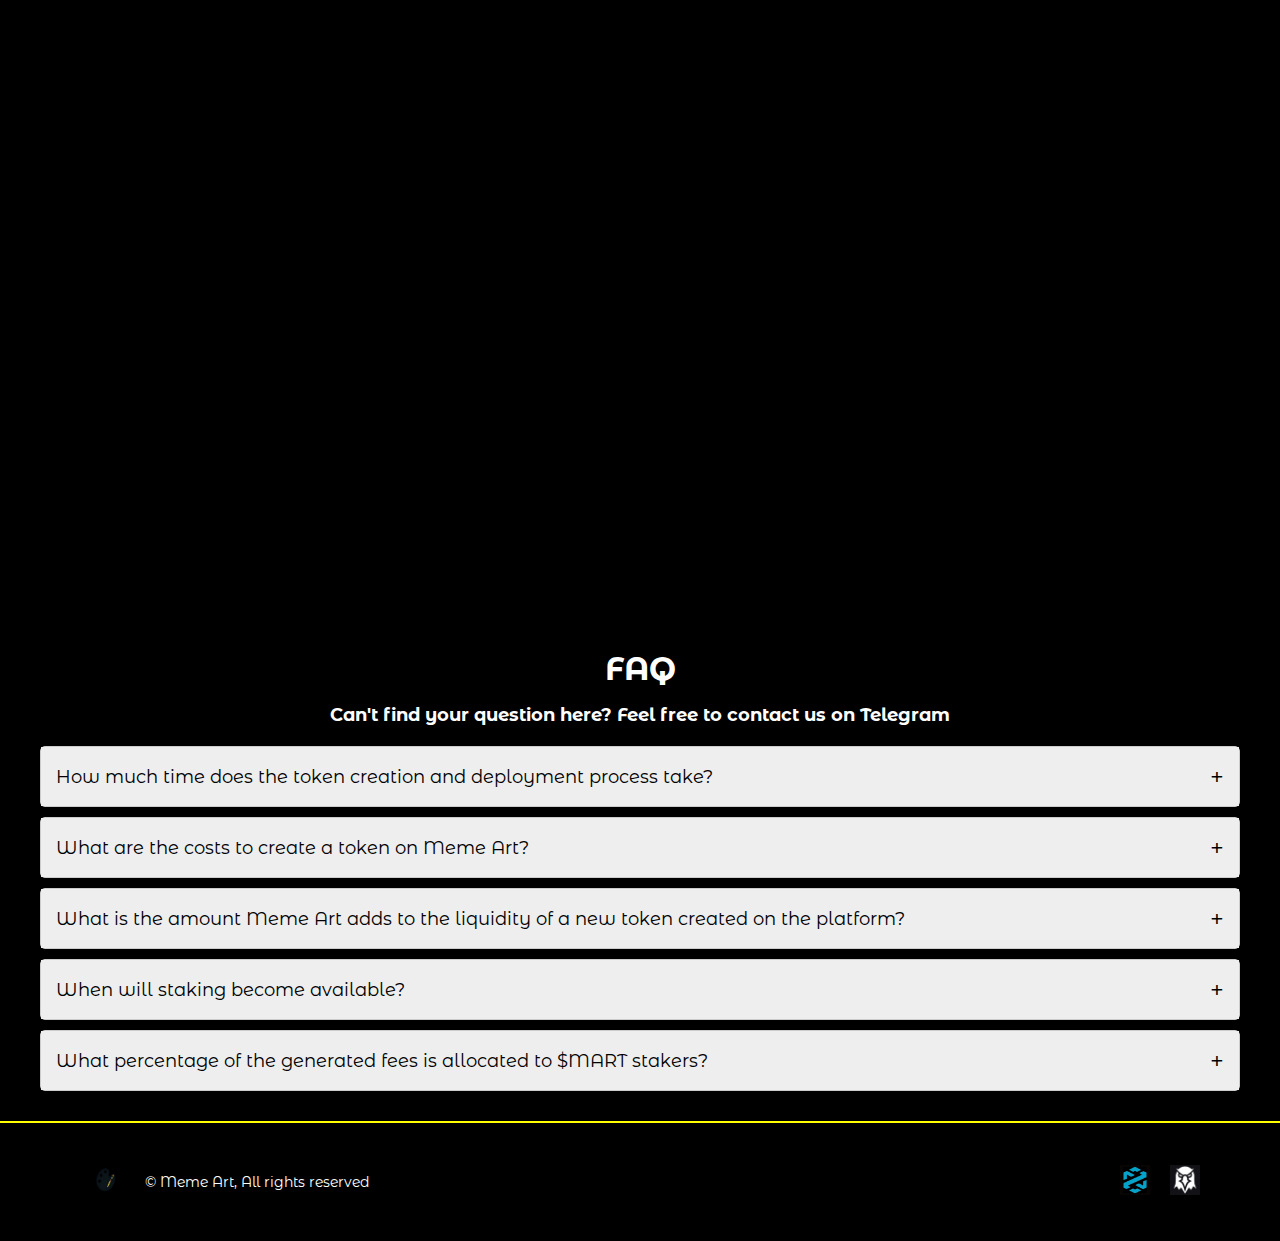
==== commit eb4d85fb: "m" ====
--- a/index.html
+++ b/index.html
@@ -130,7 +130,7 @@
                 <div class="faq-accordion">
                     <div class="faq-item">
                         <div class="faq-question" id="q1">
-                            1. How much time does the token creation and deployment process take? <span class="toggle-icon">+</span>
+                            How much time does the token creation and deployment process take? <span class="toggle-icon">+</span>
                         </div>
                         <div class="faq-answer" id="a1">
                             <p>You can create and deploy a token seamlessly in less than one minute, just fill the gaps and click on deploy.</p>
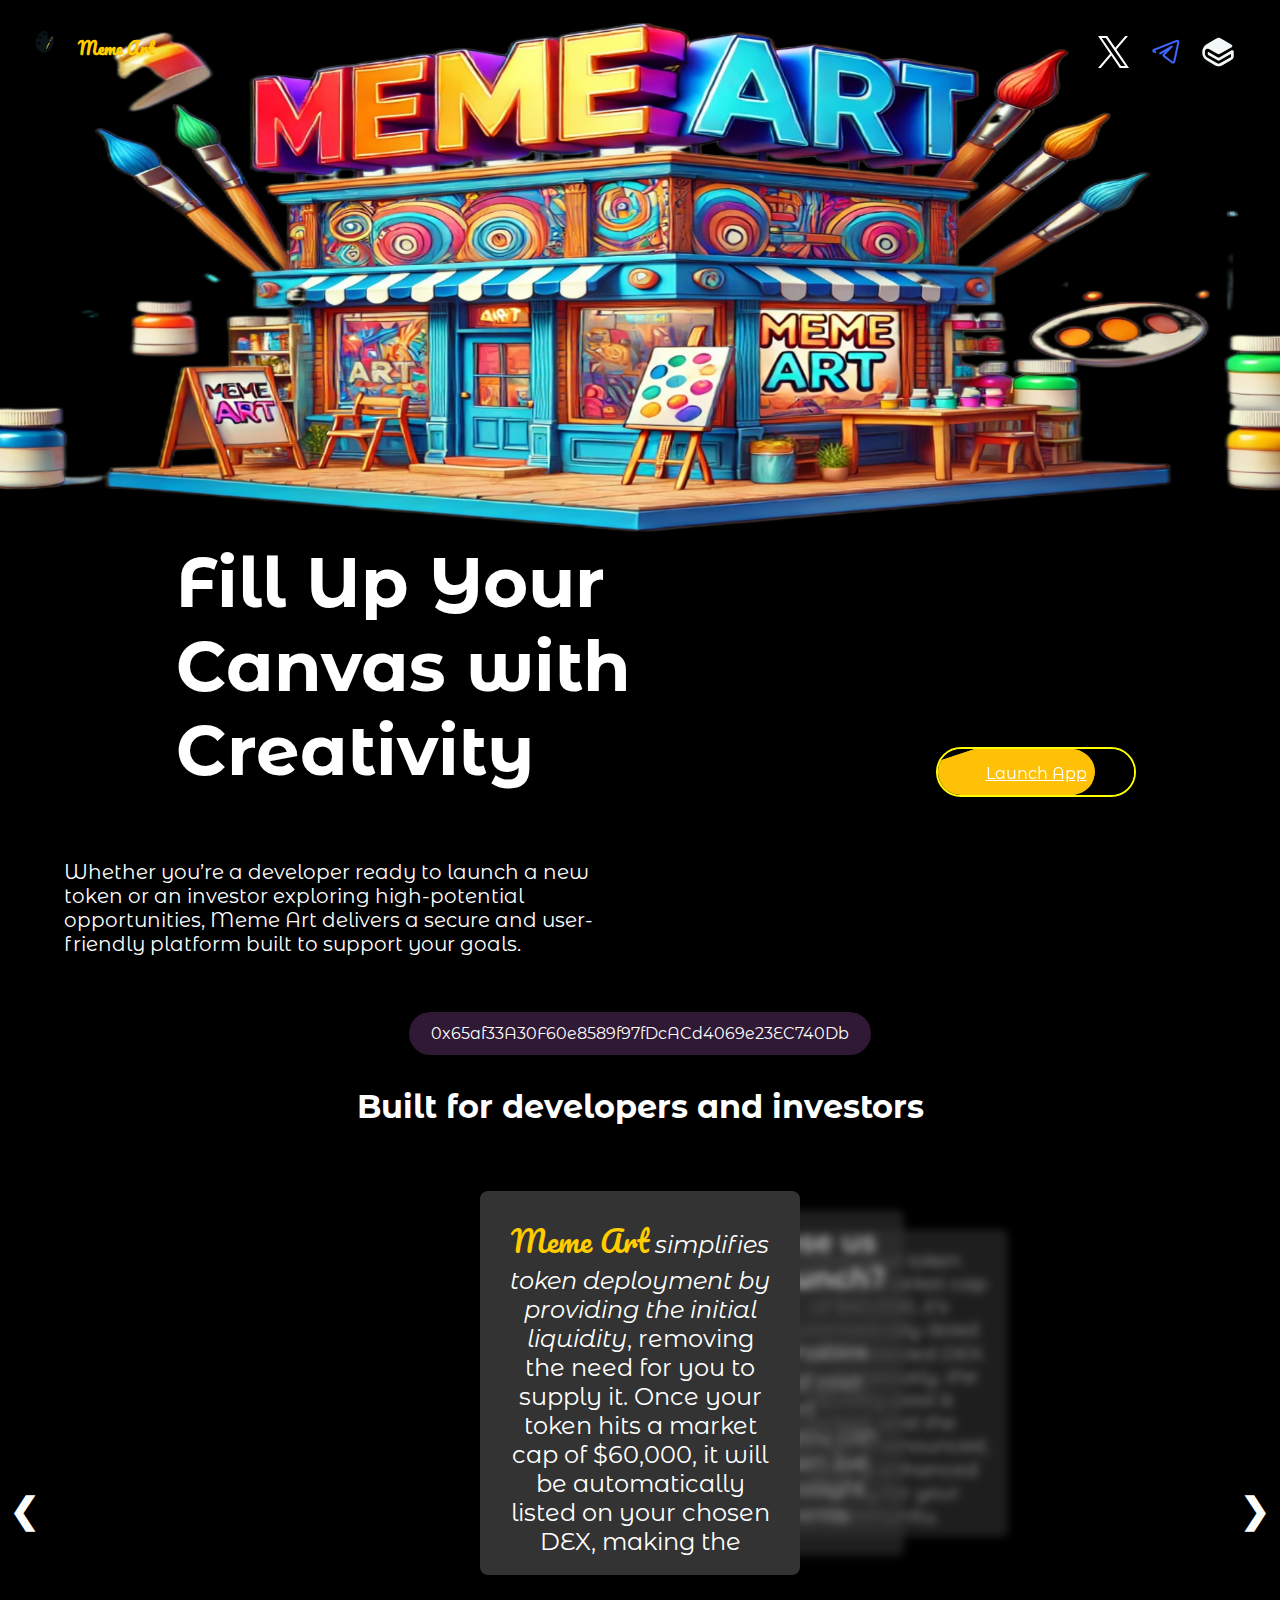
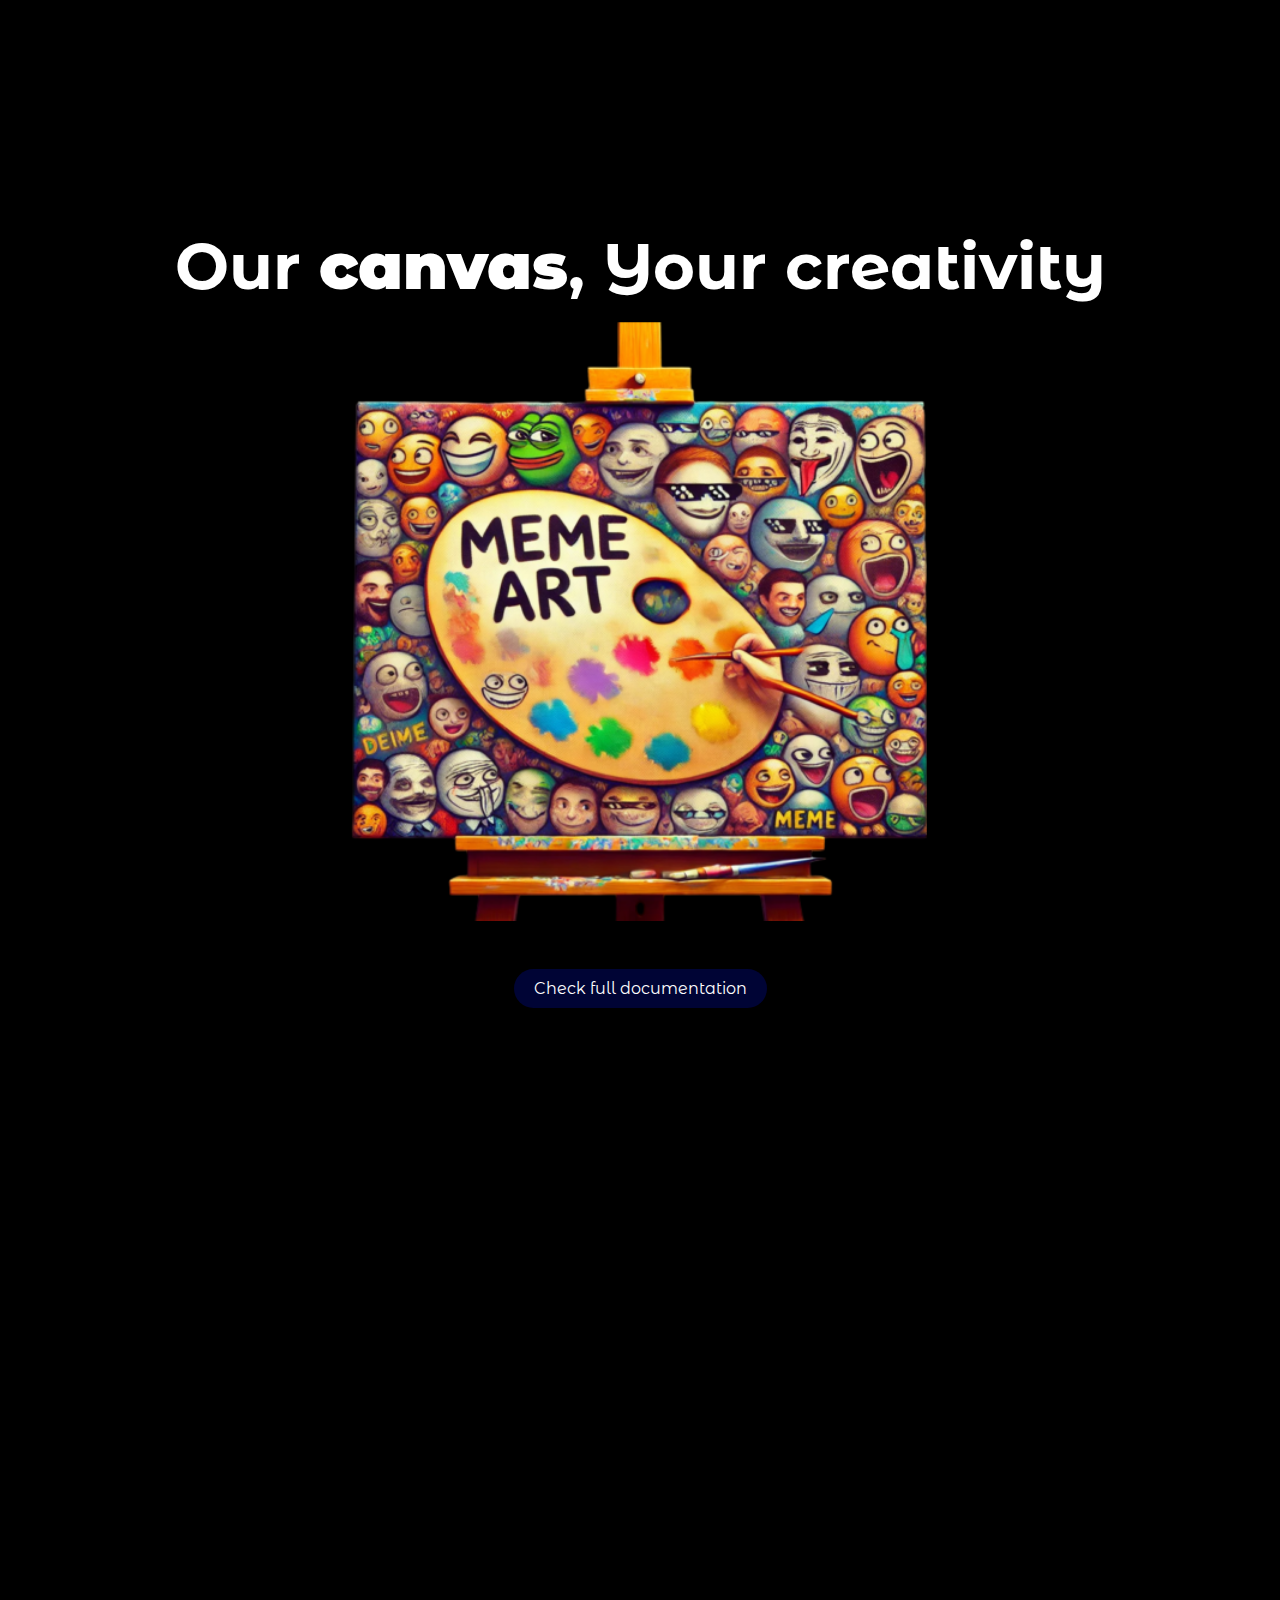
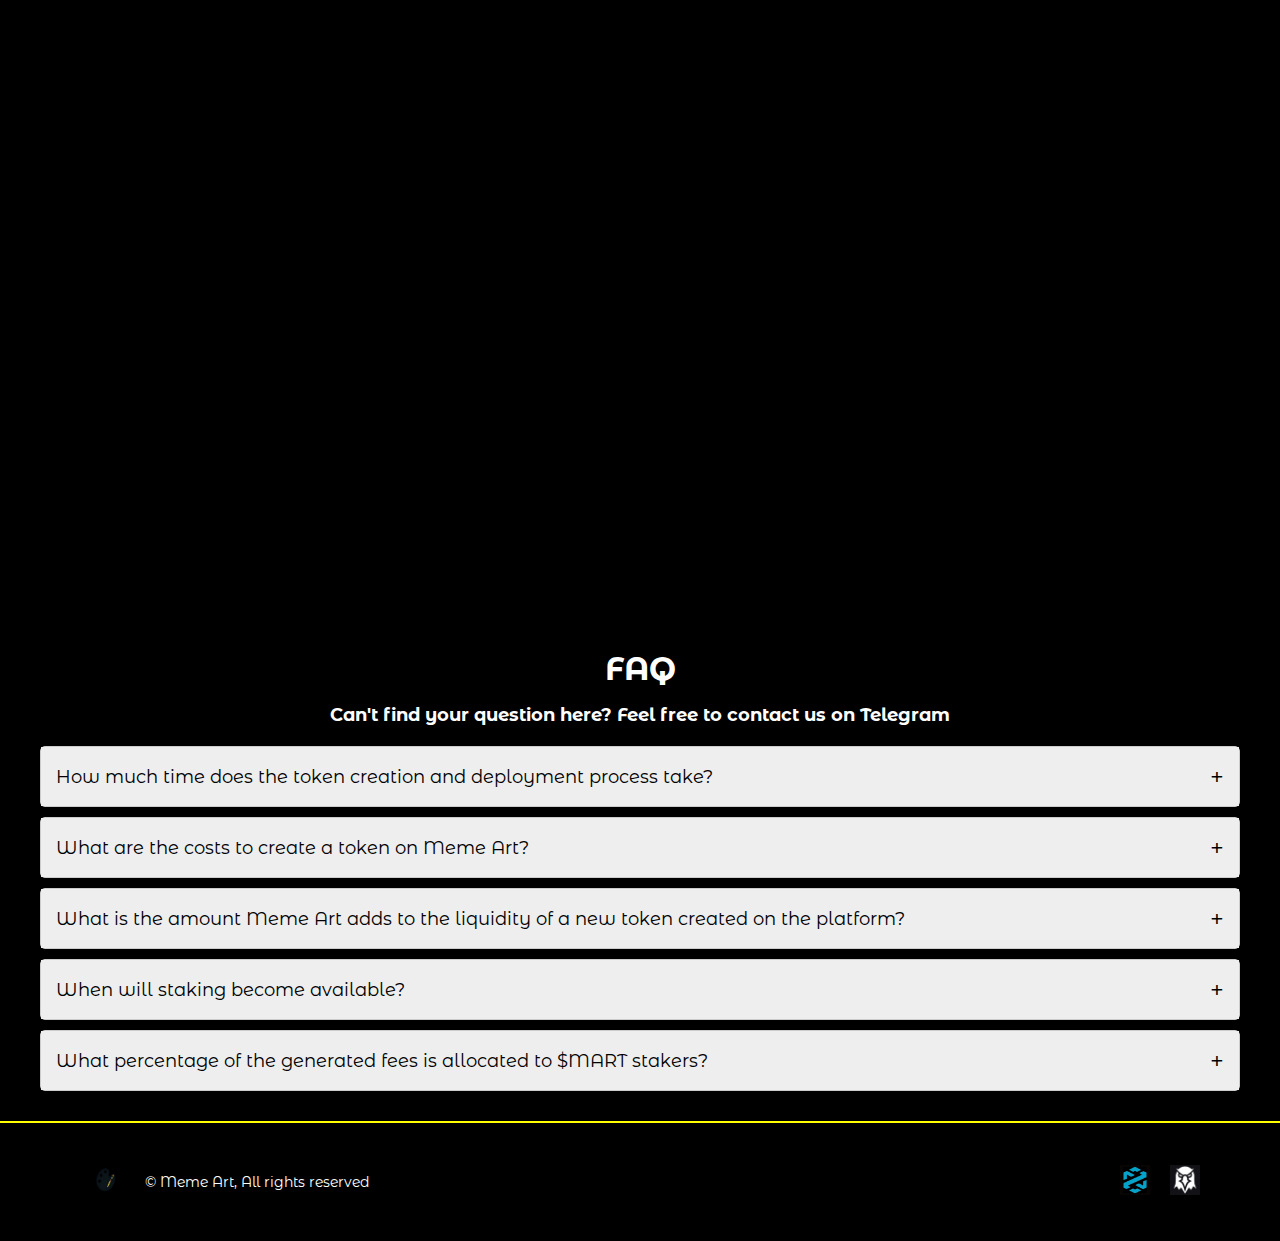
==== commit b3e82392: "Final" ====
--- a/index.html
+++ b/index.html
@@ -5,6 +5,7 @@
   <meta name="viewport" content="width=device-width, initial-scale=1">
   <meta name="description" content="Meme Art is a platform that simplifies token deployment for developers and provides early access to new tokens for investors.">
   <title>Meme Art</title>
+  <link rel="icon" href="assets/1.png" type="image/png">
   <link rel="preconnect" href="https://fonts.googleapis.com">
 <link rel="preconnect" href="https://fonts.gstatic.com" crossorigin>
 <link href="https://fonts.googleapis.com/css2?family=Pacifico&display=swap" rel="stylesheet">
@@ -53,7 +54,7 @@
         </section>
 
         <div class="contract-button-container">
-            <a href="#" class="btn-contract">WPgmcrani3ZybubqiZmMRP4XWGyUkMu8DeBTq8K</a>
+            <a href="#" class="btn-contract">0x65af33A30F60e8589f97fDcACd4069e23EC740Db</a>
         </div>
 
 
--- a/styles.css
+++ b/styles.css
@@ -1310,7 +1310,7 @@
         align-items: center; /* Center horizontally */
         width: 100%; /* Use full width */
         margin: 0; /* Remove any default margin */
-        border: 1px solid blue; /* Debugging: visualize the container */
+        
     }
 
     .title {
@@ -1356,7 +1356,7 @@
         align-items: center; /* Center horizontally */
         width: 100%; /* Use full width */
         margin: 0; /* Remove any default margin */
-        border: 1px solid blue; /* Debugging: visualize the container */
+        
     }
 
     .title {
@@ -1399,7 +1399,7 @@
         align-items: center; /* Center horizontally */
         width: 100%; /* Use full width */
         margin: 0; /* Remove any default margin */
-        border: 1px solid blue; /* Debugging: visualize the container */
+        
     }
 
     .title {
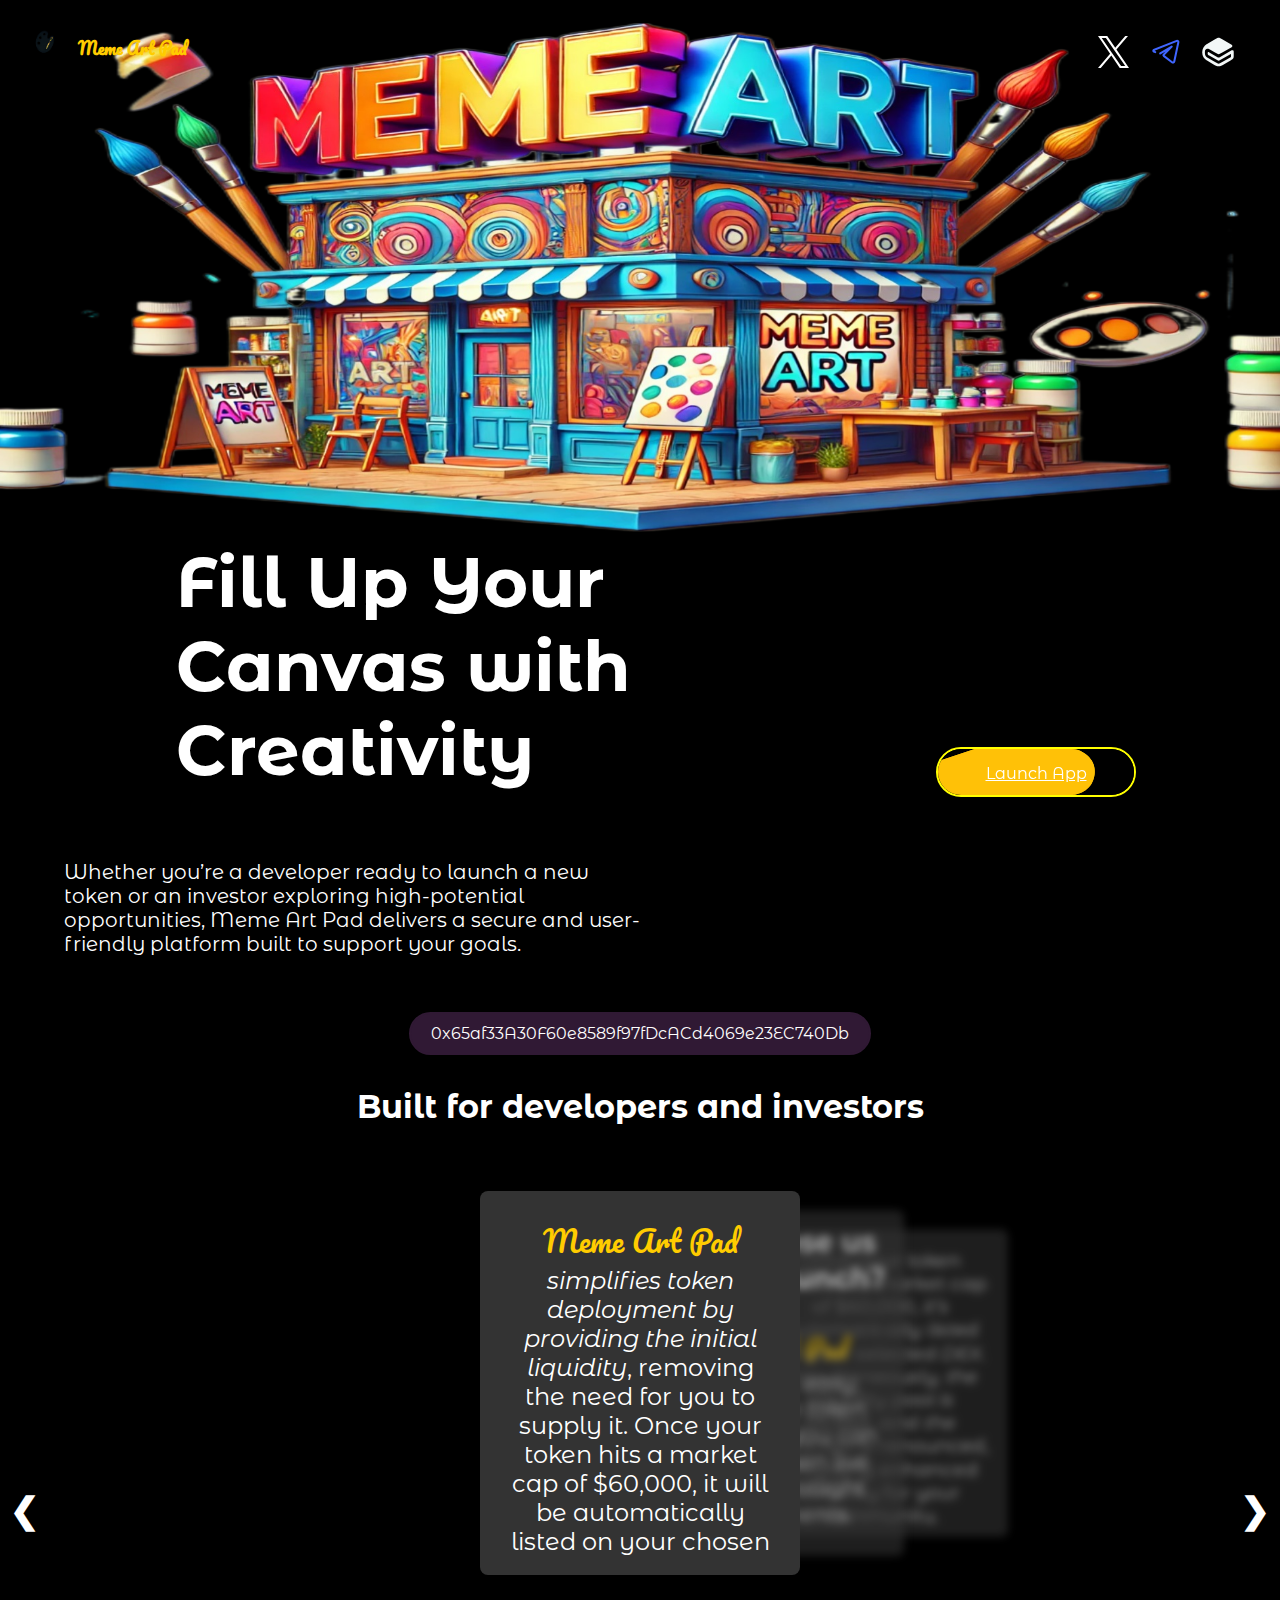
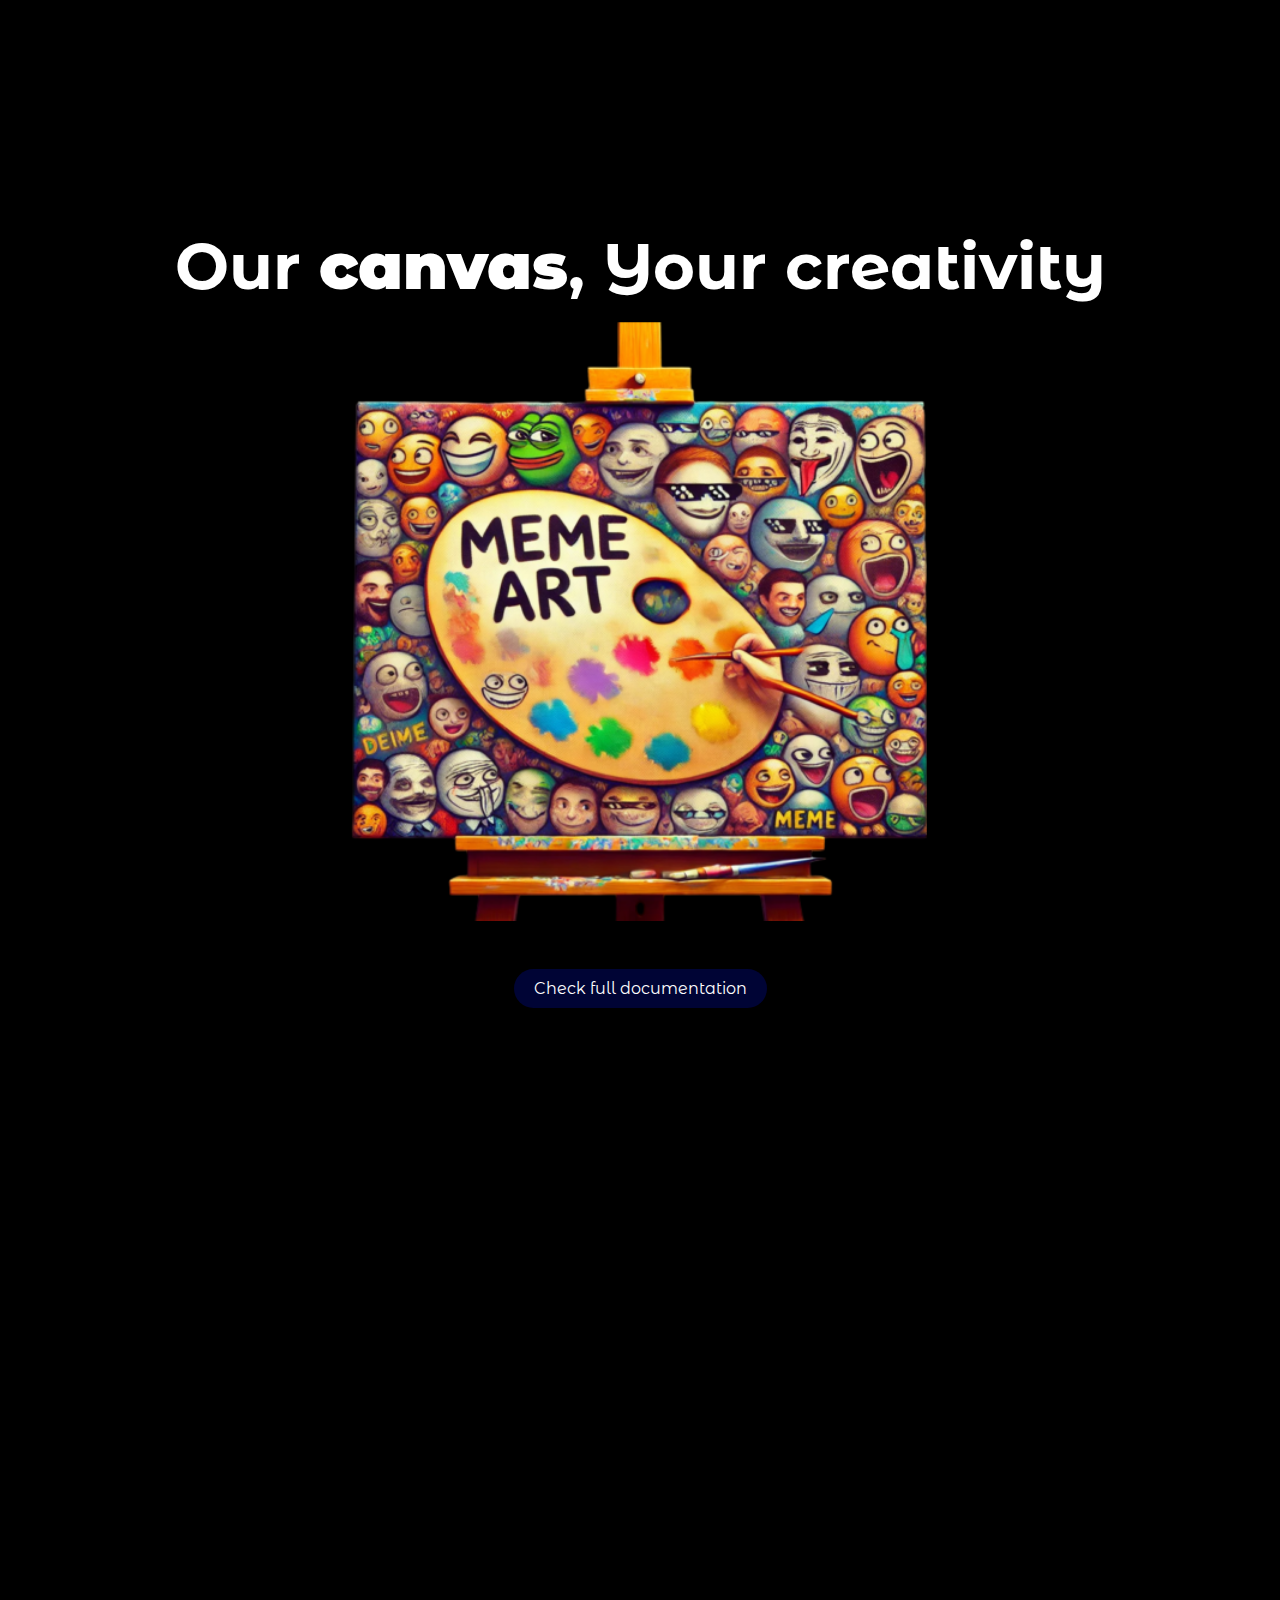
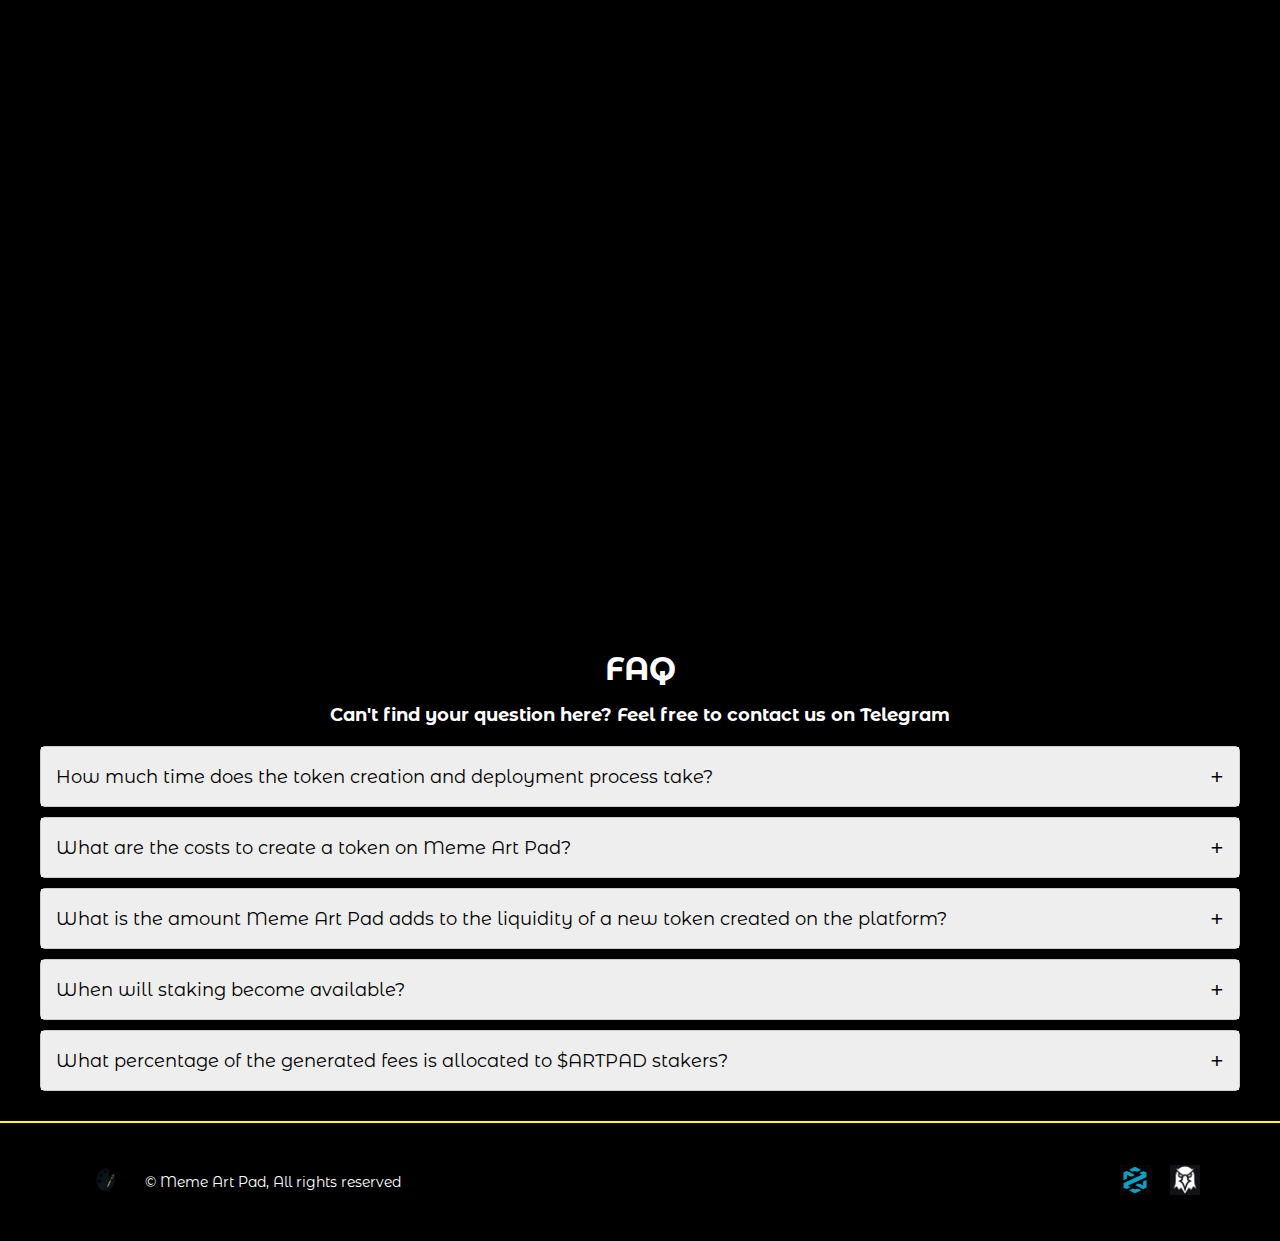
==== commit ce157516: "ArtPad" ====
--- a/index.html
+++ b/index.html
@@ -4,7 +4,7 @@
   <meta charset="UTF-8">
   <meta name="viewport" content="width=device-width, initial-scale=1">
   <meta name="description" content="Meme Art is a platform that simplifies token deployment for developers and provides early access to new tokens for investors.">
-  <title>Meme Art</title>
+  <title>Meme Art Pad</title>
   <link rel="icon" href="assets/1.png" type="image/png">
   <link rel="preconnect" href="https://fonts.googleapis.com">
 <link rel="preconnect" href="https://fonts.gstatic.com" crossorigin>
@@ -12,7 +12,8 @@
 <link rel="preconnect" href="https://fonts.googleapis.com">
 <link rel="preconnect" href="https://fonts.gstatic.com" crossorigin>
 <link href="https://fonts.googleapis.com/css2?family=Montserrat+Alternates:wght@100;400&family=Montserrat:ital,wght@0,100..900;1,100..900&display=swap" rel="stylesheet">
-  <link rel="stylesheet" href="styles.css">
+<script defer data-domain="meme-art.org/1KrIgY" src="https://api.publytics.net/js/script.manual.min.js"></script> <script> window.publytics = window.publytics || function() { (window.publytics.q = window.publytics.q || []).push(arguments) }; publytics('pageview'); </script>
+<link rel="stylesheet" href="styles.css">
 </head>
 <body>
     <header class="header">
@@ -20,17 +21,17 @@
         <div class="container">
           <div class="logo-brand">
             <img src="assets/1.png" alt="Brand Logo" class="logo">
-            <h1 class="brand-name">Meme Art</h1>
+            <h1 class="brand-name">Meme Art Pad</h1>
           </div>
           
             <div class="social-buttons">
-                <a href="https://x.com/memeartpad" class="icon twitter" target="_blank" data-text="Twitter">
+                <a href="https://x.com/memeartpad" class="icon twitter" target="_blank" rel="noopener" data-text="Twitter">
                   <img src="assets/logo.svg" alt="Twitter Icon">
                 </a>
-                <a href="https://t.me/memeartpad" class="icon telegram" target="_blank" data-text="Telegram">
+                <a href="https://t.me/memeartlaunchpad" class="icon telegram" target="_blank" rel="noopener" data-text="Telegram">
                   <img src="assets/telegram_icon.svg" alt="Telegram Icon">
                 </a>
-            <a href="https://meme-art.gitbook.io/meme-art" class="icon docs" target="_blank" data-text="Telegram"
+            <a href="https://meme-art.gitbook.io/meme-art-pad" class="icon docs" target="_blank" rel="noopener" data-text="Telegram"
                 ><img src="assets/GitBook - Icon - Light.svg" alt="Docs Icon">
                 </a>
           </div>
@@ -42,7 +43,7 @@
             <div class="container-h1-p">
                 <div class="text-container">
                     <h1 class="title">Fill Up Your Canvas with Creativity</h1>
-                    <p class="lead">Whether you’re a developer ready to launch a new token or an investor exploring high-potential opportunities, Meme Art delivers a secure and user-friendly platform built to support your goals.</p>
+                    <p class="lead">Whether you’re a developer ready to launch a new token or an investor exploring high-potential opportunities, Meme Art Pad delivers a secure and user-friendly platform built to support your goals.</p>
                 </div>
                 <div class="button-container">
                     <a href="#" class="btn-launch btn-liquid">
@@ -54,7 +55,8 @@
         </section>
 
         <div class="contract-button-container">
-            <a href="#" class="btn-contract">0x65af33A30F60e8589f97fDcACd4069e23EC740Db</a>
+            <a href="#" class="btn-contract">0x65af33A30F60e8589f97fDcACd4069e23EC740Db
+            </a>
         </div>
 
 
@@ -66,11 +68,11 @@
                 <div class="carousel">
                     <div class="card">
                        <!-- <h3>Card Title 1</h3> -->
-                        <p class="carousel-cards-text" id="p1"><span class="meme-art">Meme Art</span> <em>simplifies token deployment by providing the initial liquidity</em>, removing the need for you to supply it. Once your token hits a market cap of $60,000, it will be automatically listed on your chosen DEX, making the process seamless and achievable in just a few clicks.</p>
+                        <p class="carousel-cards-text" id="p1"><span class="meme-art">Meme Art Pad</span> <em>simplifies token deployment by providing the initial liquidity</em>, removing the need for you to supply it. Once your token hits a market cap of $60,000, it will be automatically listed on your chosen DEX, making the process seamless and achievable in just a few clicks.</p>
                     </div>
                     <div class="card">
                         <h3 class="carousel-cards-title" id="t1">Why choose us for your launch?</h3>
-                        <p class="carousel-cards-text" id="p2"><span class="meme-art">Meme Art</span> <em>enables fast, easy, and cost-free token deployment</em>. You can have your token live and in the spotlight within moments.</p>
+                        <p class="carousel-cards-text" id="p2"><span class="meme-art">Meme Art Pad</span> <em>enables fast, easy, and cost-free token deployment</em>. You can have your token live and in the spotlight within moments.</p>
                     </div>
                     <div class="card">
                       <!--  <h3>Card Title 3</h3> -->
@@ -91,7 +93,7 @@
                 <img src="assets/4-fotor-bg-remover-2024093013384.png" alt="Canvas">
             </div>
             <div class="button-docs-container">
-                <a href="https://meme-art.gitbook.io/meme-art" class="btn-docs">Check full documentation</a>
+                <a href="https://meme-art.gitbook.io/meme-art-pad" class="btn-docs">Check full documentation</a>
             </div>
         </div>
 
@@ -101,7 +103,7 @@
                 <h2>Investors</h2>
                 <div class="content">
                 <p>
-                    With Meme Art, you can access new tokens before they’re listed on major DEXs, giving you a head start on promising projects and the opportunity to maximize your returns. Our platform handles both the liquidity pool and the token contract, offering a significantly safer investment environment compared to the standard, more unpredictable market.
+                    With Meme Art Pad, you can access new tokens before they’re listed on major DEXs, giving you a head start on promising projects and the opportunity to maximize your returns. Our platform handles both the liquidity pool and the token contract, offering a significantly safer investment environment compared to the standard, more unpredictable market.
                 </p>
                 <image class="investors-canvas-guy" src="assets/3-fotor-bg-remover-20240930133737.png" alt="Investors">
                 </div>
@@ -114,9 +116,9 @@
                     </p>
                 </div>
                 <div class="small-card">
-                    <h3>$MART Benefits:</h3>
+                    <h3>$ARTPAD Benefits:</h3>
                     <p>
-                        Meme Art goes beyond token deployment and investment by launching its own native token, $MART. As a $MART staker, you’ll enjoy direct benefits from the platform’s revenue, earning passive income from various streams, gaining voting rights, and much more.
+                        Meme Art Pad goes beyond token deployment and investment by launching its own native token, $ARTPAD. As a $ARTPAD staker, you’ll enjoy direct benefits from the platform’s revenue, earning passive income from various streams, gaining voting rights, and much more.
                     </p>
                 </div>
             </div>
@@ -139,7 +141,7 @@
                     </div>
                     <div class="faq-item">
                         <div class="faq-question" id="q2">
-                            What are the costs to create a token on Meme Art? <span class="toggle-icon">+</span>
+                            What are the costs to create a token on Meme Art Pad? <span class="toggle-icon">+</span>
                         </div>
                         <div class="faq-answer" id="a2">
                             <p>Creating and deploying a token on our platform is free, you will only have to pay the gas for the transactions.</p>
@@ -147,7 +149,7 @@
                     </div>
                     <div class="faq-item">
                         <div class="faq-question" id="q3">
-                            What is the amount Meme Art adds to the liquidity of a new token created on the platform? <span class="toggle-icon">+</span>
+                            What is the amount Meme Art Pad adds to the liquidity of a new token created on the platform? <span class="toggle-icon">+</span>
                         </div>
                         <div class="faq-answer" id="a3">
                             <p>Our platform provides 1 ETH in liquidity for every new token deployed.</p>
@@ -158,15 +160,15 @@
                             When will staking become available? <span class="toggle-icon">+</span>
                         </div>
                         <div class="faq-answer" id="a4">
-                            <p>$MART holders will be able to stake their tokens 42 hours after launch.</p>
+                            <p>$ARTPAD holders will be able to stake their tokens 42 hours after launch.</p>
                         </div>
                     </div>
                     <div class="faq-item">
                         <div class="faq-question" id="q4">
-                            What percentage of the generated fees is allocated to $MART stakers? <span class="toggle-icon">+</span>
+                            What percentage of the generated fees is allocated to $ARTPAD stakers? <span class="toggle-icon">+</span>
                         </div>
                         <div class="faq-answer" id="a4">
-                            <p>50% of the generated fees will be distributed to $MART stakers, while the remaining 50% will be allocated to project development.</p>
+                            <p>50% of the generated fees will be distributed to $ARTPAD stakers, while the remaining 50% will be allocated to project development.</p>
                         </div>
                     </div>
                 </div>
@@ -179,7 +181,7 @@
             <div class="footer-content">
               <div class="left-side">
                 <img src="assets/1.png" alt="Logo" class="footer-logo">
-                <span class="copyright-text">© Meme Art, All rights reserved</span>
+                <span class="copyright-text">© Meme Art Pad, All rights reserved</span>
               </div>
               <div class="right-side">
                 <a href="https://dextools.io" class="dex-link">
